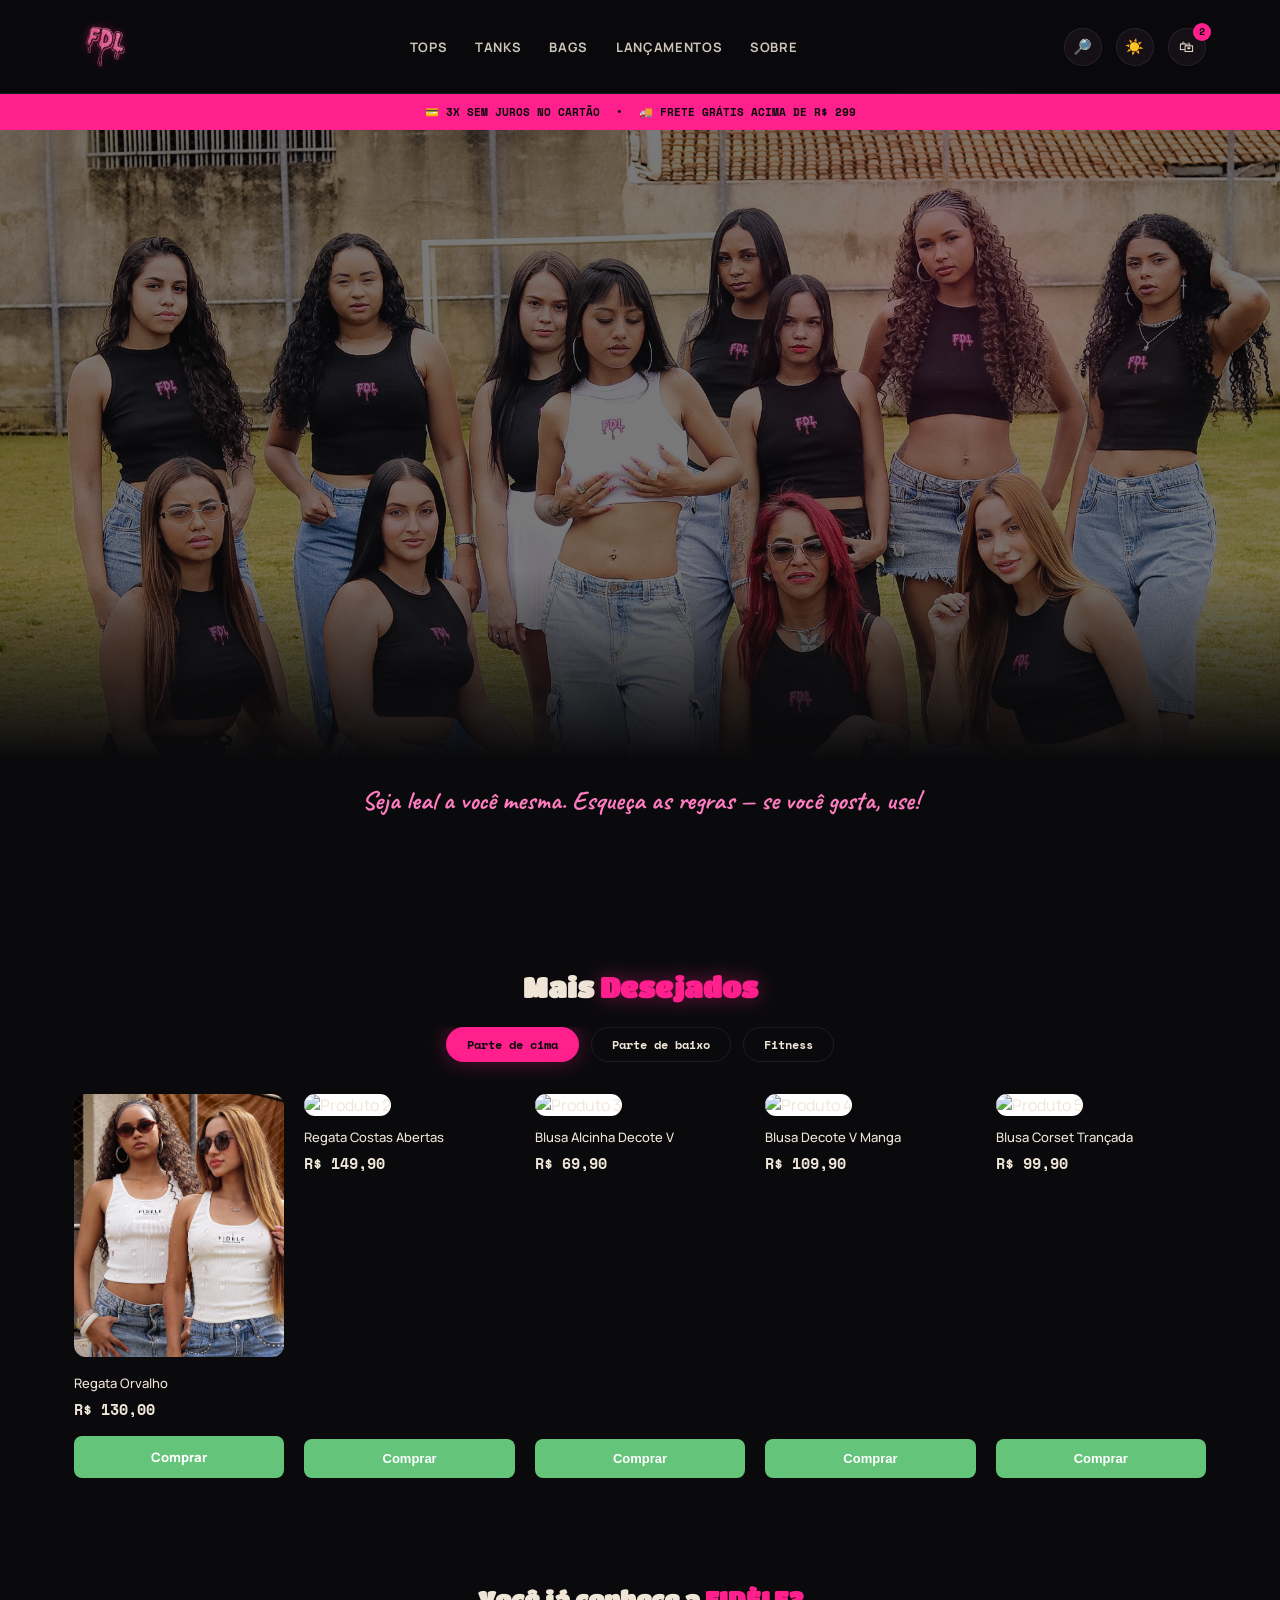
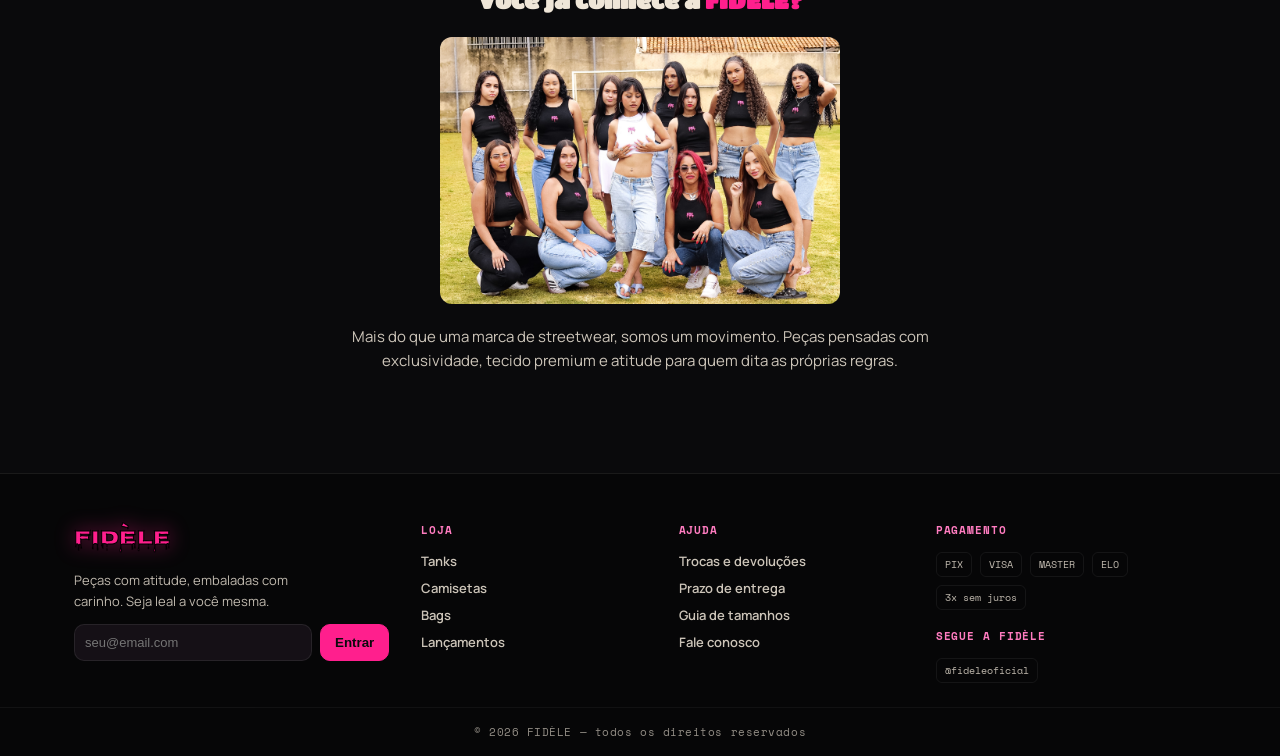
==== index.html @ 720dca03 "adição do produto 1 (regata)" ====
<!DOCTYPE html>
<html lang="pt-BR">
<head>
  <meta charset="UTF-8">
  <meta name="viewport" content="width=device-width, initial-scale=1.0">
  <title>FIDÈLE — Tema Escuro</title>
  <link rel="preconnect" href="https://fonts.googleapis.com">
  <link href="https://fonts.googleapis.com/css2?family=Titan+One&family=Manrope:wght@400;500;600;700;800&family=Space+Mono:wght@400;700&family=Caveat:wght@600;700&display=swap" rel="stylesheet">
  <link rel="stylesheet" href="style.css">
</head>
<body>

  <!-- CHUVA NEON FDL -->
  <div class="bg-field" id="bgField"></div>

  <!-- CABEÇALHO -->
  <header>
    <div class="nav-row">
      <div class="brand">
        <div class="brand-name">
          <img src="Fidele-logocabecalho.png" alt="FIDÈLE">
        </div>
      </div>
      <nav class="links">
        <a href="#">Tops</a>
        <a href="#">Tanks</a>
        <a href="#">Bags</a>
        <a href="#">Lançamentos</a>
        <a href="#">Sobre</a>
      </nav>
      <div class="nav-icons">
        <div class="icon-btn burger">☰</div>
        <div class="icon-btn">🔎</div>
        <div class="icon-btn theme-toggle" onclick="toggleTheme()">☀️</div>
        <div class="icon-btn cart" onclick="toggleCart()">🛍<span class="cart-count">2</span></div>
      </div>
    </div>
  </header>

  <!-- FAIXA PROMO -->
  <div class="promo-bar">
    <span>💳 3x SEM JUROS NO CARTÃO</span>
    <span>•</span>
    <span>🚚 FRETE GRÁTIS ACIMA DE R$ 299</span>
  </div>

  <main>
    <!-- BANNER DAS MENINAS NO TOPO -->
    <section class="hero">
      <div class="hero-inner">
        <div class="hero-cover">
          <img src="capa.jpg" alt="Equipe Fidèle">
        </div>
        <p class="hero-sub">Seja leal a você mesma. Esqueça as regras — se você gosta, use!</p>
      </div>
    </section>

    <!-- TÍTULO E FILTROS -->
    <div class="section-title centered">
      <h2>Mais <span>Desejados</span></h2>
    </div>
    
    <div class="category-pills">
      <button class="pill active">Parte de cima</button>
      <button class="pill">Parte de baixo</button>
      <button class="pill">Fitness</button>
    </div>

    <!-- NOVA GRADE DE PRODUTOS (5 no PC, 2 no Mobile) -->
    <div class="product-grid">
      
<!-- Produto 1 -->
      <div class="product-card">
        <div class="product-thumb">
          <!-- Aponta para a nova página que vamos criar -->
          <a href="regata.html">
            <img src="regatabranca.jpg" alt="Regata Orvalho Branca">
          </a>
        </div>
        <div class="product-info">
          <p class="product-name">Regata Orvalho</p>
          <p class="product-price">R$ 130,00</p>
          <!-- Transformamos o botão em um link com a mesma aparência -->
          <a href="produto.html" class="buy-btn" style="text-align: center; text-decoration: none; display: block;">Comprar</a>
        </div>
      </div>

      <!-- Produto 2 -->
      <div class="product-card">
        <div class="product-thumb">
          <img src="produto-2.jpg" alt="Produto 2">
        </div>
        <div class="product-info">
          <p class="product-name">Regata Costas Abertas</p>
          <p class="product-price">R$ 149,90</p>
          <button class="buy-btn">Comprar</button>
        </div>
      </div>

      <!-- Produto 3 -->
      <div class="product-card">
        <div class="product-thumb">
          <img src="produto-3.jpg" alt="Produto 3">
        </div>
        <div class="product-info">
          <p class="product-name">Blusa Alcinha Decote V</p>
          <p class="product-price">R$ 69,90</p>
          <button class="buy-btn">Comprar</button>
        </div>
      </div>

      <!-- Produto 4 -->
      <div class="product-card">
        <div class="product-thumb">
          <img src="produto-4.jpg" alt="Produto 4">
        </div>
        <div class="product-info">
          <p class="product-name">Blusa Decote V Manga</p>
          <p class="product-price">R$ 109,90</p>
          <button class="buy-btn">Comprar</button>
        </div>
      </div>

      <!-- Produto 5 -->
      <div class="product-card">
        <div class="product-thumb">
          <img src="produto-5.jpg" alt="Produto 5">
        </div>
        <div class="product-info">
          <p class="product-name">Blusa Corset Trançada</p>
          <p class="product-price">R$ 99,90</p>
          <button class="buy-btn">Comprar</button>
        </div>
      </div>
    </div>

    <!-- SEÇÃO QUEM SOMOS -->
    <section class="about-section">
      <h3>Você já conhece a <span>FIDÈLE?</span></h3>
      <div class="about-content">
        <img src="capa.jpg" alt="Equipe Fidele">
        <p>Mais do que uma marca de streetwear, somos um movimento. Peças pensadas com exclusividade, tecido premium e atitude para quem dita as próprias regras.</p>
      </div>
    </section>

  </main>

  <footer>
    <div class="foot-grid">
      <div>
        <div class="foot-logo">FIDÈLE</div>
        <p style="font-size:13px;line-height:1.6;max-width:260px;opacity:.8;">Peças com atitude, embaladas com carinho. Seja leal a você mesma.</p>
        <div class="newsletter"><input placeholder="seu@email.com"><button>Entrar</button></div>
      </div>
      <div>
        <h4>Loja</h4>
        <ul><li><a href="#">Tanks</a></li><li><a href="#">Camisetas</a></li><li><a href="#">Bags</a></li><li><a href="#">Lançamentos</a></li></ul>
      </div>
      <div>
        <h4>Ajuda</h4>
        <ul><li><a href="#">Trocas e devoluções</a></li><li><a href="#">Prazo de entrega</a></li><li><a href="#">Guia de tamanhos</a></li><li><a href="#">Fale conosco</a></li></ul>
      </div>
      <div>
        <h4>Pagamento</h4>
        <div class="pay-icons"><span>PIX</span><span>VISA</span><span>MASTER</span><span>ELO</span><span>3x sem juros</span></div>
        <h4 style="margin-top:18px;">Segue a Fidèle</h4>
        <div class="pay-icons"><span>@fideleoficial</span></div>
      </div>
    </div>
    <div class="bottom-bar">© 2026 FIDÈLE — todos os direitos reservados</div>
  </footer>

  <script src="script.js"></script>
</body>
</html>
---- style.css ----
@import url('https://fonts.googleapis.com/css2?family=Nosifer&display=swap');

:root{
  --bg:#0A0A0C;
  --bg-elev:#151016;
  --bg-elev-2:#1B1420;
  --pink:#FF1F8D;
  --pink-soft:#FF7CC0;
  --maroon:#59082F;
  --cream:#EFE6D8;
  --line:rgba(255,255,255,0.08);
  --glow: 0 0 22px rgba(255,31,141,.35);
}

*{box-sizing:border-box;}
html,body{margin:0;background:var(--bg);width:100%;max-width:100vw;overflow-x:hidden;}
body{
  color:var(--cream);
  font-family:'Manrope',sans-serif;
  -webkit-font-smoothing:antialiased;
  position:relative;
}

a{color:inherit;text-decoration:none;}
.wrap{max-width:1180px;margin:0 auto;padding:0 24px;}

/* ---------- BACKGROUND FDL FIELD ---------- */
.bg-field {
  position: absolute; top: 0; left: 0; right: 0; bottom: 0; 
  overflow: hidden; 
  pointer-events: none; 
  z-index: 2;
  transition: transform .4s ease-out;
}

.bg-field img {
  position: absolute; will-change: transform;
  animation-name: floatFDL; animation-iteration-count: infinite;
  animation-timing-function: ease-in-out;
}
.bg-field span{
  position:absolute; font-family:'Nosifer', sans-serif; font-weight: 400; 
  color:var(--pink); -webkit-text-stroke:1px rgba(0,0,0,.55);
  white-space:nowrap; animation-name:floatFDL; animation-iteration-count:infinite;
  animation-timing-function:ease-in-out; will-change:transform;
}

@keyframes floatFDL{
  0%,100%{ transform:translateY(0) rotate(var(--rot)); }
  50%{ transform:translateY(-22px) rotate(var(--rot)); }
}

/* Tiramos o main da mesma camada do rodapé para liberar as profundidades! */
header, footer { position: relative; z-index: 1; }
main { position: relative; }

/* ---------- HEADER ---------- */
header{
  position:sticky;top:0;z-index:50;
  background:rgba(10,10,12,.85); backdrop-filter:blur(10px);
  border-bottom:1px solid var(--line);
}
.nav-row{
  display:flex;align-items:center;justify-content:space-between;
  padding:14px 24px;max-width:1180px;margin:0 auto;
}
.brand{display:flex;align-items:center;gap:12px;}
.brand-name img {
  height: 60px;
  filter: drop-shadow(0 0 4px rgba(255,31,141,.3)); 
  object-fit: contain;
}

nav.links{display:flex;gap:28px;font-weight:700;font-size:13px;text-transform:uppercase;letter-spacing:.05em;}
nav.links a{opacity:.85;}
nav.links a:hover{opacity:1;color:var(--pink-soft);}
.nav-icons{display:flex;gap:14px;align-items:center;}
.icon-btn{
  width:38px;height:38px;border-radius:50%; border:1px solid var(--line);
  display:flex;align-items:center;justify-content:center;
  cursor:pointer;background:var(--bg-elev);font-size:15px;color:var(--cream);
}
.icon-btn.cart{position:relative;}
.cart-count{
  position:absolute;top:-6px;right:-6px; background:var(--pink);color:#0A0A0C;
  font-family:'Space Mono',monospace;font-size:10px;font-weight:700;
  width:18px;height:18px;border-radius:50%; display:flex;align-items:center;justify-content:center;
}
.burger{display:none;}
@media (max-width:820px){ nav.links{display:none;} .burger{display:flex;} }

/* ---------- FAIXA PROMO ---------- */
.promo-bar {
  background: var(--pink);
  color: #0A0A0C;
  font-family: 'Space Mono', monospace;
  font-size: 11px;
  font-weight: 800;
  text-transform: uppercase;
  padding: 10px 16px;
  display: flex;
  justify-content: center;
  gap: 16px;
  white-space: nowrap;
  overflow-x: auto;
  -webkit-overflow-scrolling: touch;
  z-index: 40;
  position: relative;
}
.promo-bar::-webkit-scrollbar { display: none; }

/* ---------- HERO (NOVA CAPA) ---------- */
.hero {
  padding: 0 0 64px; 
  position: relative; 
  z-index: 1;
}

.hero::before {
  content: ""; position: absolute; top: -10%; right: 5%; width: 520px; height: 520px;
  background: radial-gradient(circle, rgba(255,31,141,.16), transparent 70%); z-index: -1;
}

.hero-inner {
  width: 100%; 
  margin: 0 auto;
  display: flex;
  flex-direction: column;
  align-items: center;
  text-align: center;
}

.hero-cover {
  width: 100%;
  margin-bottom: 24px;
  border: none;
  box-shadow: none;
}

.hero-cover img {
  width: 100%;
  height: auto;
  min-height: 55vh; 
  max-height: 70vh; 
  display: block;
  object-fit: cover; 
  object-position: center top; 
  opacity: 0.45; 
  -webkit-mask-image: linear-gradient(to bottom, black 70%, transparent 100%);
  mask-image: linear-gradient(to bottom, black 70%, transparent 100%);
}

.hero-sub {
  font-family: 'Caveat', cursive;
  font-size: 26px;
  font-weight: 700;
  color: var(--pink-soft);
  margin: 0 24px 26px; 
  max-width: 90%;
}

/* ---------- TÍTULO CENTRALIZADO E FILTROS ---------- */
.section-title.centered {
  display: flex;
  justify-content: center;
  text-align: center;
  padding: 64px 24px 24px;
  max-width: 1180px;
  margin: 0 auto;
  position: relative;
  z-index: 10;
}
.section-title.centered h2 { font-family: 'Titan One', cursive; font-size: 28px; margin: 0; color: var(--cream); }
.section-title.centered h2 span { color: var(--pink); filter: drop-shadow(0 0 10px rgba(255,31,141,.4)); }

.category-pills {
  display: flex;
  justify-content: center;
  gap: 12px;
  padding: 0 24px 32px;
  max-width: 1180px;
  margin: 0 auto;
  position: relative;
  z-index: 10;
  overflow-x: auto;
  -webkit-overflow-scrolling: touch;
}
.category-pills::-webkit-scrollbar { display: none; }

.pill {
  background: transparent;
  border: 1px solid var(--line);
  color: var(--cream);
  padding: 8px 20px;
  border-radius: 99px;
  font-family: 'Space Mono', monospace;
  font-size: 12px;
  font-weight: 700;
  cursor: pointer;
  white-space: nowrap;
  transition: 0.2s;
}
.pill.active {
  background: var(--pink);
  color: #0A0A0C;
  border-color: var(--pink);
  box-shadow: var(--glow);
}

/* ---------- GRID DE PRODUTOS (5 no PC, 2 no Mobile) ---------- */
.product-grid {
  display: grid;
  grid-template-columns: repeat(5, 1fr); /* 5 colunas cravadas no Desktop */
  gap: 20px;
  padding: 0 24px 64px;
  max-width: 1180px;
  margin: 0 auto;
  position: relative;
  z-index: 10;
}

.product-card {
  display: flex;
  flex-direction: column;
}

.product-thumb img {
  width: 100%;
  aspect-ratio: 4/5;
  object-fit: cover;
  border-radius: 12px; 
  background: #FFF; 
}

.product-info {
  display: flex;
  flex-direction: column;
  margin-top: 12px;
  flex: 1;
}

.product-name {
  font-size: 13px;
  font-weight: 500;
  color: var(--cream);
  margin: 0 0 6px;
  line-height: 1.4;
}

.product-price {
  font-family: 'Space Mono', monospace;
  color: var(--cream);
  font-weight: 800;
  font-size: 15px;
  margin: 0 0 16px;
}

.buy-btn {
  margin-top: auto;
  width: 100%;
  background: #64C47A; /* Verde suave da referência */
  color: #FFF;
  border: none;
  padding: 12px;
  font-weight: 800;
  font-size: 13px;
  border-radius: 8px;
  cursor: pointer;
  transition: transform 0.1s, filter 0.2s;
}
.buy-btn:active { transform: scale(0.96); }
.buy-btn:hover { filter: brightness(1.1); }

/* ---------- SEÇÃO QUEM SOMOS ---------- */
.about-section {
  padding: 20px 24px 60px;
  max-width: 1180px;
  margin: 0 auto;
  text-align: center;
  position: relative;
  z-index: 10;
}
.about-section h3 {
  font-family: 'Titan One', cursive;
  font-size: 24px;
  color: var(--cream);
  margin-bottom: 24px;
}
.about-section h3 span { color: var(--pink); }
.about-content img {
  width: 100%;
  max-width: 400px;
  border-radius: 12px;
  margin-bottom: 16px;
}
.about-content p {
  font-size: 15px;
  line-height: 1.6;
  opacity: 0.85;
  margin: 0 auto;
  max-width: 600px;
}

/* ---------- FOOTER ---------- */
footer{background:#060607;border-top:1px solid var(--line);margin-top:40px;}
.foot-grid{max-width:1180px;margin:0 auto;padding:48px 24px 24px;display:grid;grid-template-columns:1.4fr 1fr 1fr 1.2fr;gap:32px;}
@media (max-width:820px){ .foot-grid{grid-template-columns:1fr;gap:32px;} }
.foot-grid h4{font-size:11px;text-transform:uppercase;letter-spacing:.08em;margin:0 0 14px;font-family:'Space Mono',monospace;color:var(--pink-soft);}
.foot-grid ul{list-style:none;padding:0;margin:0;display:flex;flex-direction:column;gap:9px;font-size:13px;font-weight:600;opacity:.85;}
.foot-logo{
  font-family:'Nosifer', sans-serif; font-weight: 400; font-size:20px; color:var(--pink);
  -webkit-text-stroke:1px #000; margin-bottom:10px; filter:drop-shadow(0 0 10px rgba(255,31,141,.4));
}
.newsletter{display:flex;gap:8px;margin-top:10px;}
@media (max-width:820px){ .newsletter{flex-direction:column;} .newsletter button{padding:12px;} }
.newsletter input{flex:1;border:1px solid var(--line);border-radius:10px;padding:10px;background:var(--bg-elev);color:var(--cream);font-size:13px;}
.newsletter button{border:1px solid var(--pink);background:var(--pink);border-radius:10px;padding:0 14px;font-weight:800;cursor:pointer;color:#0A0A0C;}
.pay-icons{display:flex;gap:8px;margin-top:12px;flex-wrap:wrap;}
.pay-icons span{font-family:'Space Mono',monospace;font-size:10px;border:1px solid var(--line);border-radius:6px;padding:4px 8px;color:var(--cream);opacity:.8;}
.bottom-bar{border-top:1px solid var(--line);padding:16px 24px;text-align:center;font-family:'Space Mono',monospace;font-size:11px;letter-spacing:.05em;opacity:.6;}

/* ---------- TEMA CLARO ---------- */
body.light-theme {
  --bg: #FAFAFA;
  --bg-elev: #FFFFFF;
  --bg-elev-2: #F0F0F0;
  --cream: #121212; 
  --line: rgba(0, 0, 0, 0.1);
}
body.light-theme header {
  background: rgba(250, 250, 250, 0.85);
}
body.light-theme footer {
  background: #F0F0F0;
}

/* =======================================================
   OPERAÇÃO MOBILE FIRST (Ajustes exclusivos para celular)
   ======================================================= */
@media (max-width: 900px) {
  
  /* 1. Logo FDL maior no cabeçalho */
  .brand-name img {
    height: 53px !important; 
  }

  /* 2. Zero espaços nas laterais */
  .hero {
    padding: 0 0 32px !important; 
  }
  
  .hero-inner {
    width: 100% !important;
    max-width: 100vw !important;
  }

  /* 3. A foto das meninas ajustada para a tela vertical */
  .hero-cover img {
    width: 100vw !important; 
    min-height: 40vh !important; 
    max-height: 50vh !important;
    object-fit: cover !important;
    object-position: center 15% !important; 
    border-radius: 0 !important; 
  }

  /* 4. Ajuste do texto em neon */
  .hero-sub {
    font-size: 22px !important;
    max-width: 100% !important;
    padding: 0 20px !important;
    margin: 16px 0 0 0 !important;
  }

  /* 5. A regra que quebra a vitrine de 5 pra 2 colunas na tela pequena */
  .product-grid {
    grid-template-columns: repeat(2, 1fr) !important;
    gap: 12px !important;
    padding: 0 16px 40px !important; 
  }
}
/* ---------- NOVA PÁGINA DE PRODUTO (Estilo Lus Store) ---------- */
.pdp-lus-section {
  padding: 40px 24px 80px;
  max-width: 1180px;
  margin: 0 auto;
  position: relative;
  z-index: 10;
}

.pdp-lus-main {
  display: grid;
  grid-template-columns: 1.2fr 1fr;
  gap: 40px;
  background: var(--bg-elev);
  border: 1px solid var(--line);
  padding: 32px;
  border-radius: 16px;
}

/* Galeria */
.pdp-gallery {
  display: flex;
  gap: 16px;
}

.pdp-thumbnails {
  display: flex;
  flex-direction: column;
  gap: 12px;
  width: 80px;
}

.pdp-thumbnails img {
  width: 100%;
  aspect-ratio: 3/4;
  object-fit: cover;
  border-radius: 6px;
  cursor: pointer;
  border: 2px solid transparent;
  background: #FFF;
  transition: 0.2s;
}
.pdp-thumbnails img.active { border-color: var(--pink); }

.pdp-main-image { flex: 1; }
.pdp-main-image img { width: 100%; border-radius: 12px; background: #FFF; aspect-ratio: 4/5; object-fit: cover; }

/* Informações */
.pdp-info { display: flex; flex-direction: column; }
.pdp-title { font-size: 32px; font-weight: 500; color: var(--cream); margin: 0 0 16px; font-family: 'Space Mono', monospace; }
.pdp-price { font-size: 24px; font-weight: 800; color: var(--pink-soft); margin: 0 0 4px; }
.pdp-installments { font-size: 13px; color: var(--cream); opacity: 0.7; margin-bottom: 32px; }

.pdp-details { margin-bottom: 32px; font-size: 14px; line-height: 1.8; color: var(--cream); opacity: 0.9; }
.pdp-details strong { color: var(--pink-soft); }

.pdp-sizes p { font-size: 14px; margin-bottom: 12px; color: var(--cream); }
.size-options { display: flex; gap: 12px; margin-bottom: 40px; }
.size-btn {
  width: 44px; height: 44px; border-radius: 50%;
  border: 1px solid var(--line); background: transparent;
  color: var(--cream); font-family: 'Space Mono', monospace;
  font-weight: 700; font-size: 14px; cursor: pointer; transition: 0.2s;
}
.size-btn:hover, .size-btn:focus { border-color: var(--pink); color: var(--pink); }

.buy-btn-large {
  width: 100%; background: #64C47A; color: #FFF;
  border: none; padding: 16px; font-weight: 800;
  font-size: 16px; border-radius: 8px; cursor: pointer;
  text-transform: uppercase; transition: 0.2s;
}
.buy-btn-large:active { transform: scale(0.98); }

/* Ajustes para o Mobile */
@media (max-width: 900px) {
  .pdp-lus-section { padding: 24px 16px 80px; }
  .pdp-lus-main { grid-template-columns: 1fr; gap: 24px; padding: 16px; }
  .pdp-gallery { flex-direction: column-reverse; } /* Inverte para a foto grande ficar em cima */
  .pdp-thumbnails { flex-direction: row; width: 100%; overflow-x: auto; padding-bottom: 8px; }
  .pdp-thumbnails img { width: 70px; flex: 0 0 auto; }
}
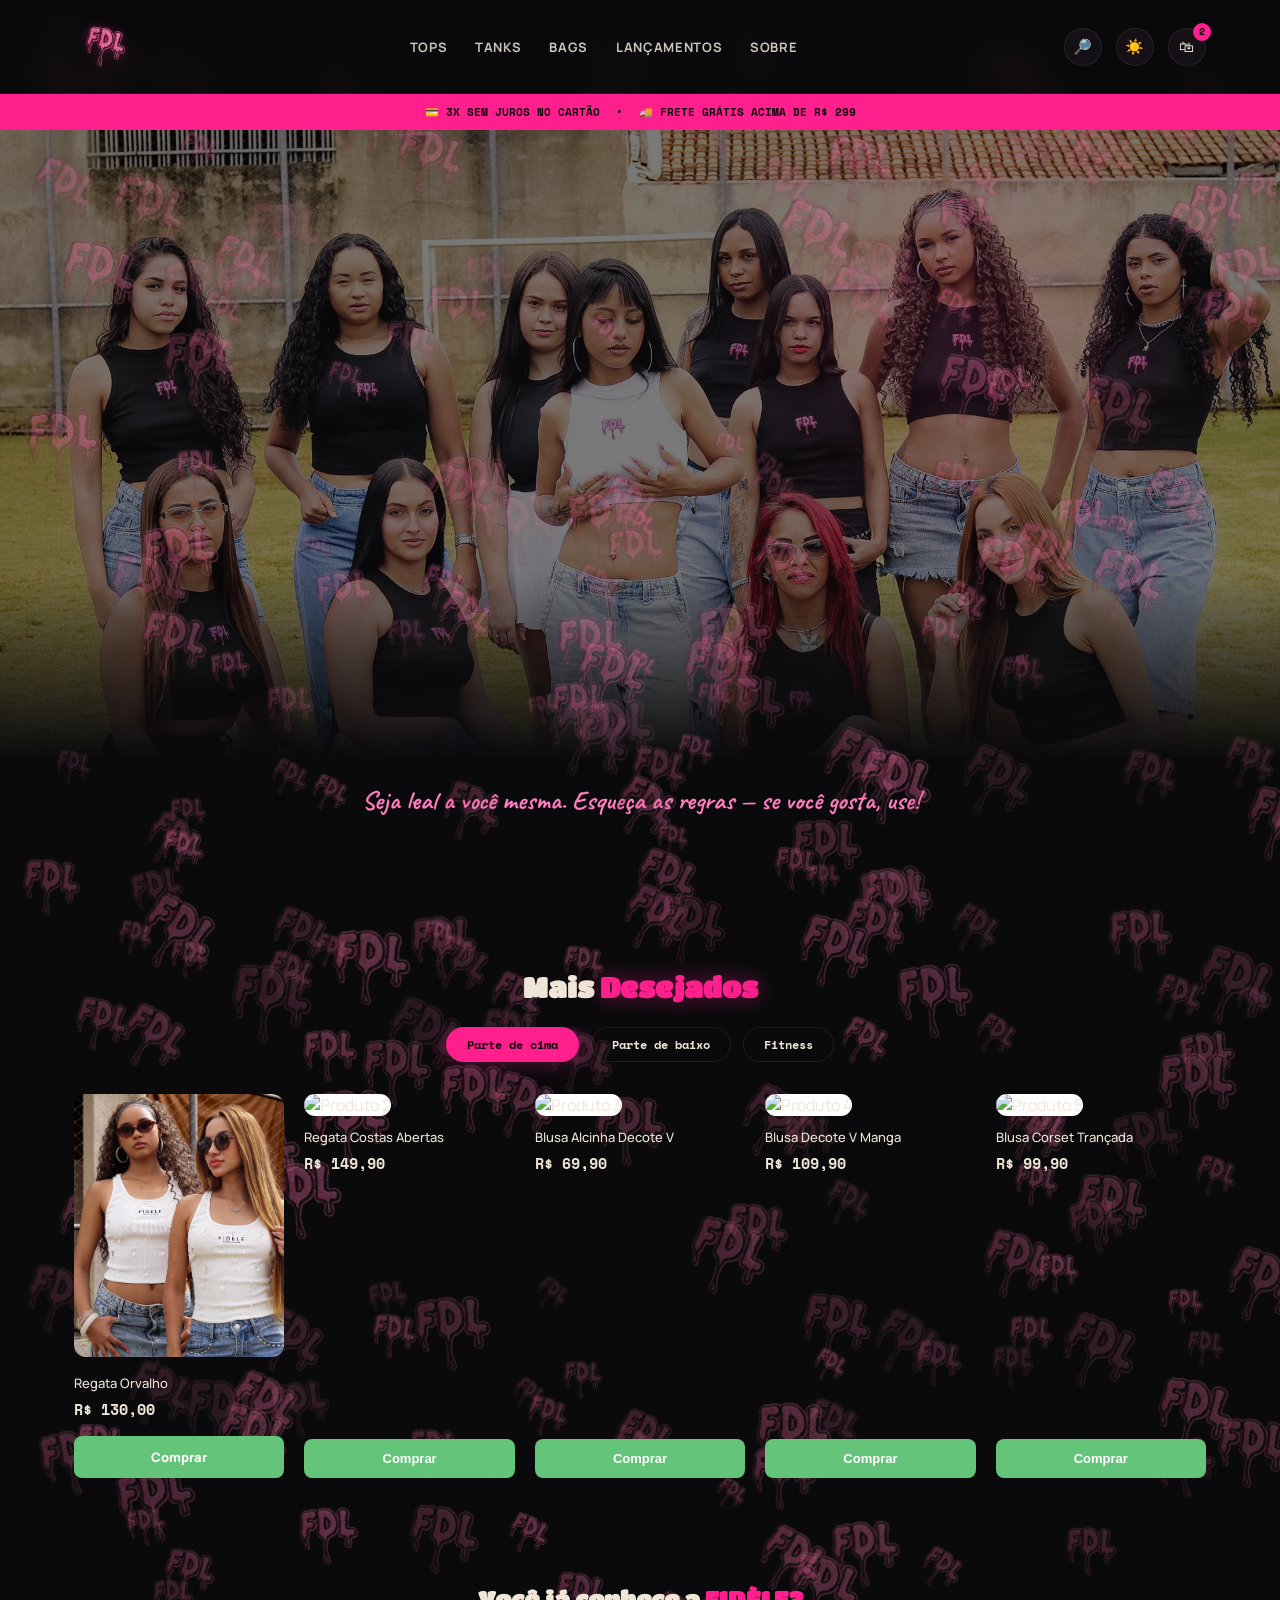
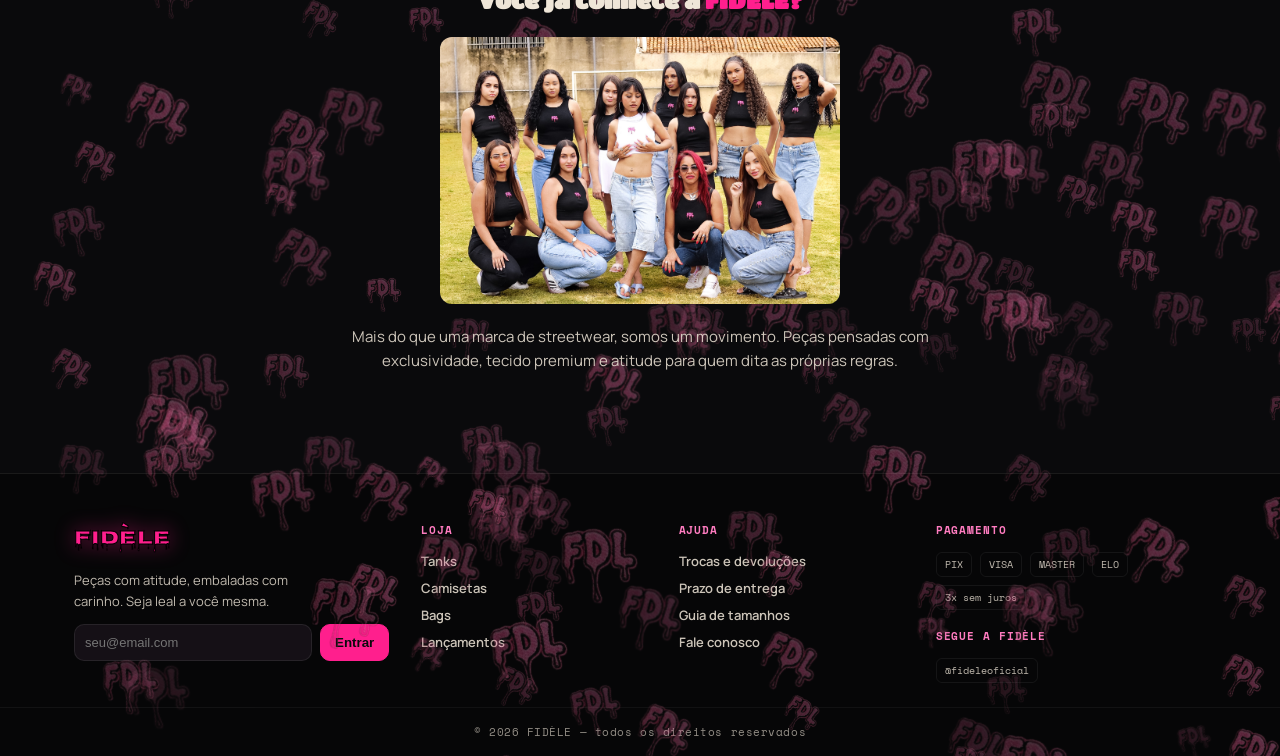
==== commit d14ede5b: "manutenção na pasta" ====
--- a/index.html
+++ b/index.html
@@ -72,7 +72,6 @@
 <!-- Produto 1 -->
       <div class="product-card">
         <div class="product-thumb">
-          <!-- Aponta para a nova página que vamos criar -->
           <a href="regata.html">
             <img src="regatabranca.jpg" alt="Regata Orvalho Branca">
           </a>
@@ -80,8 +79,8 @@
         <div class="product-info">
           <p class="product-name">Regata Orvalho</p>
           <p class="product-price">R$ 130,00</p>
-          <!-- Transformamos o botão em um link com a mesma aparência -->
-          <a href="produto.html" class="buy-btn" style="text-align: center; text-decoration: none; display: block;">Comprar</a>
+          <!-- LINK CORRIGIDO AQUI EMBAIXO: -->
+          <a href="regata.html" class="buy-btn" style="text-align: center; text-decoration: none; display: block;">Comprar</a>
         </div>
       </div>
 
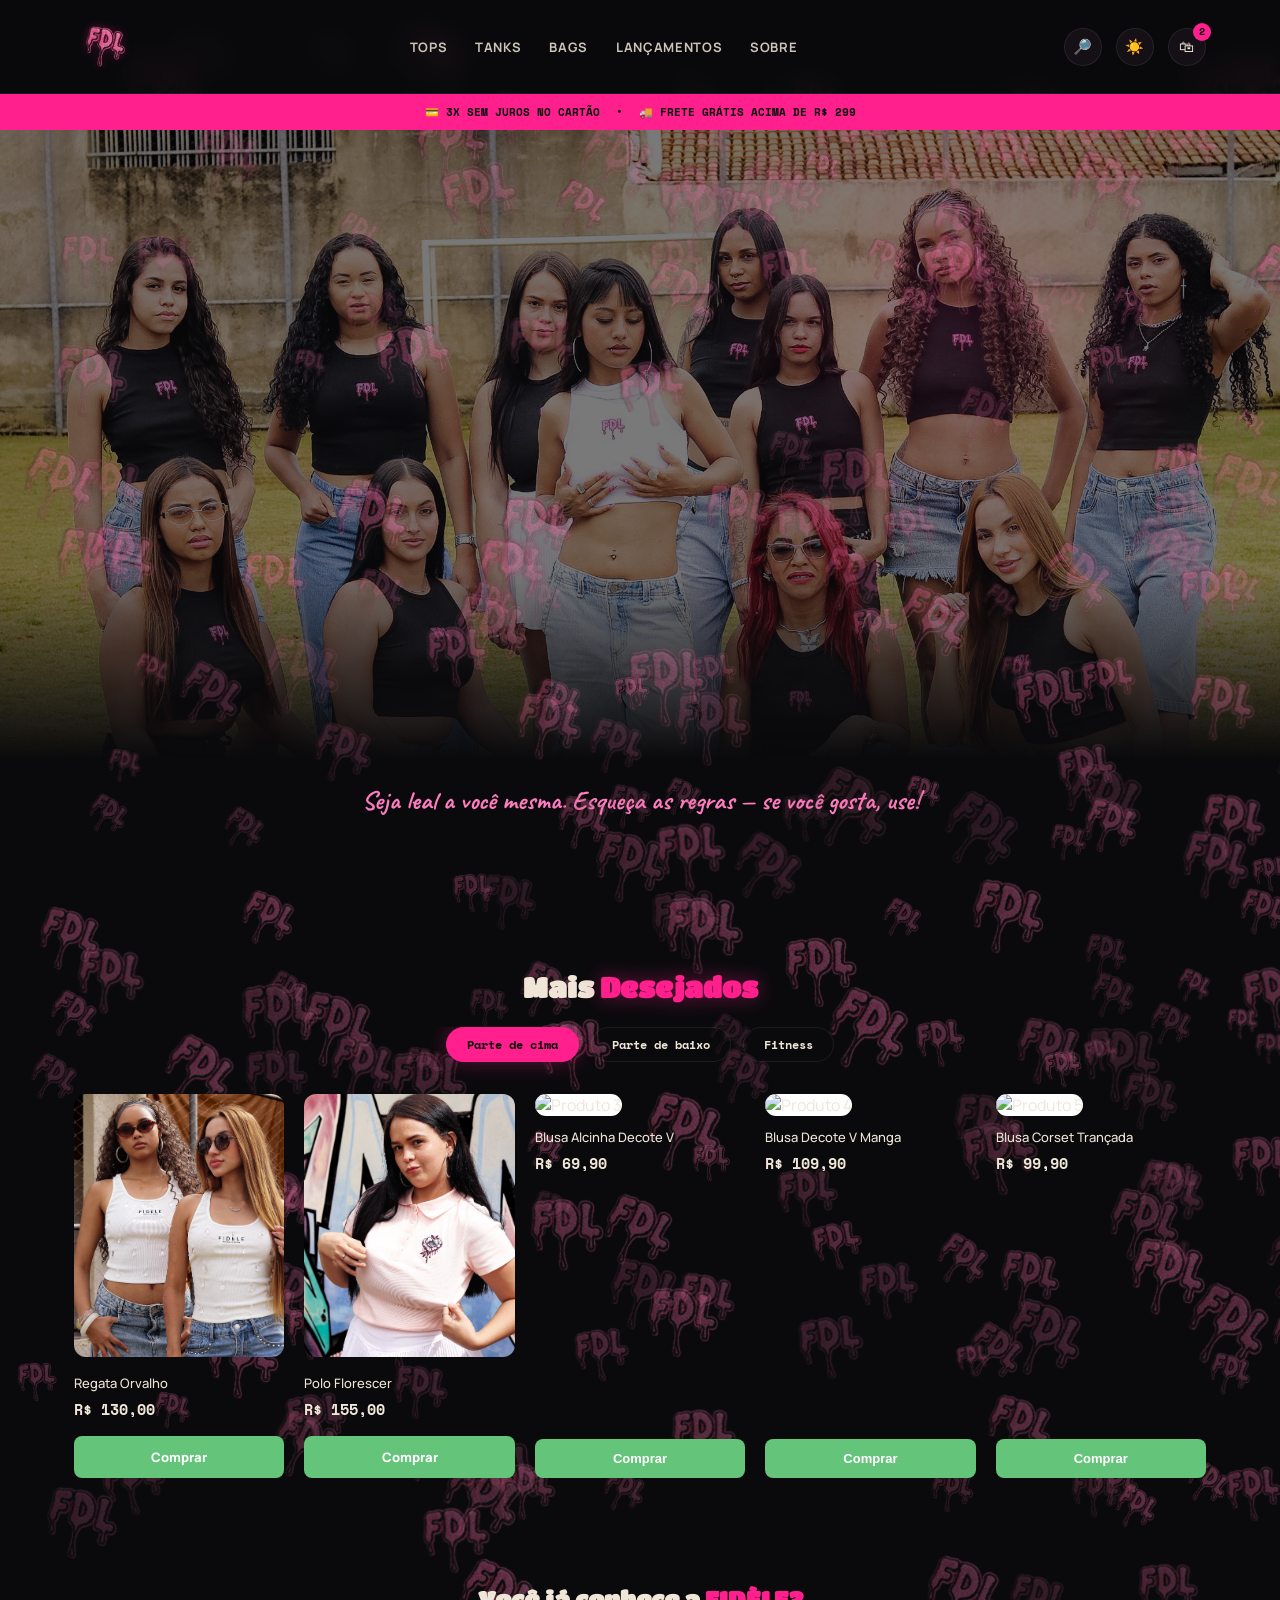
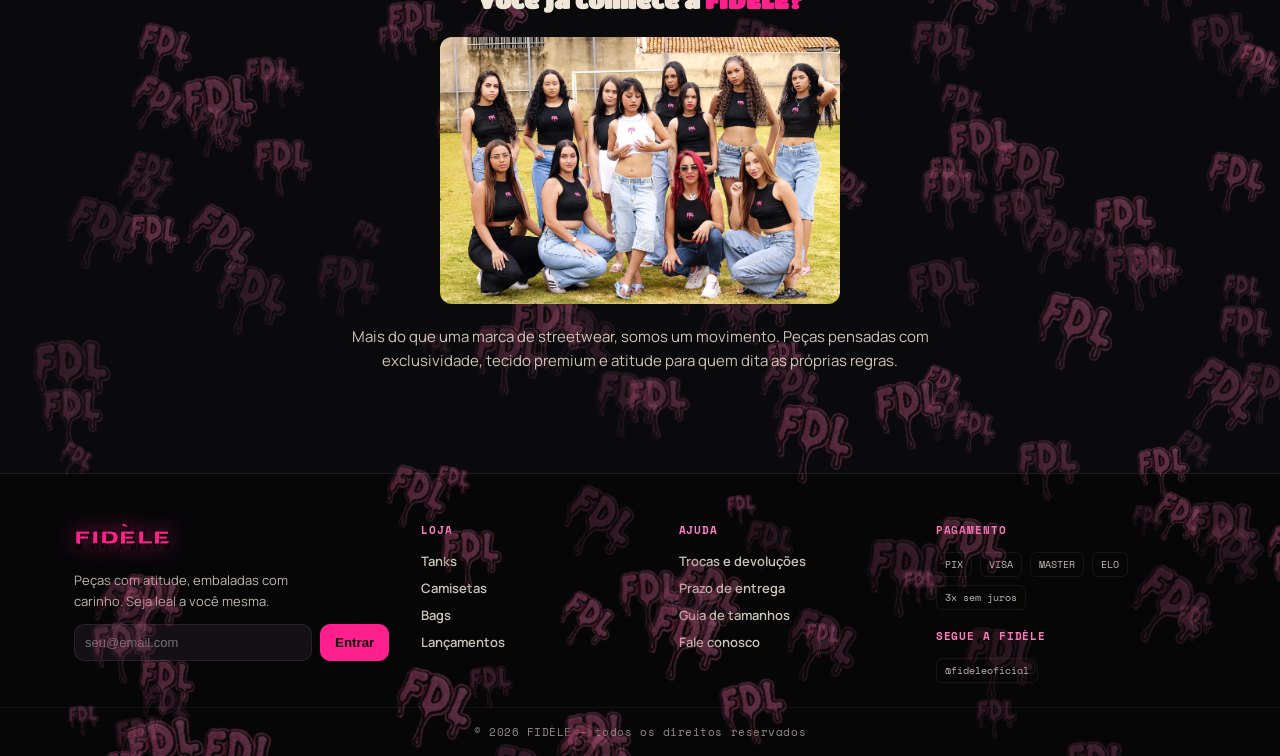
==== commit 6571d6b3: "adicao do produto 2" ====
--- a/index.html
+++ b/index.html
@@ -87,12 +87,14 @@
       <!-- Produto 2 -->
       <div class="product-card">
         <div class="product-thumb">
-          <img src="produto-2.jpg" alt="Produto 2">
+          <a href="polo.html">
+            <img src="polo1.jpg" alt="Polo Florescer Rosa">
+          </a>
         </div>
         <div class="product-info">
-          <p class="product-name">Regata Costas Abertas</p>
-          <p class="product-price">R$ 149,90</p>
-          <button class="buy-btn">Comprar</button>
+          <p class="product-name">Polo Florescer</p>
+          <p class="product-price">R$ 155,00</p>
+          <a href="polo.html" class="buy-btn" style="text-align: center; text-decoration: none; display: block;">Comprar</a>
         </div>
       </div>
 
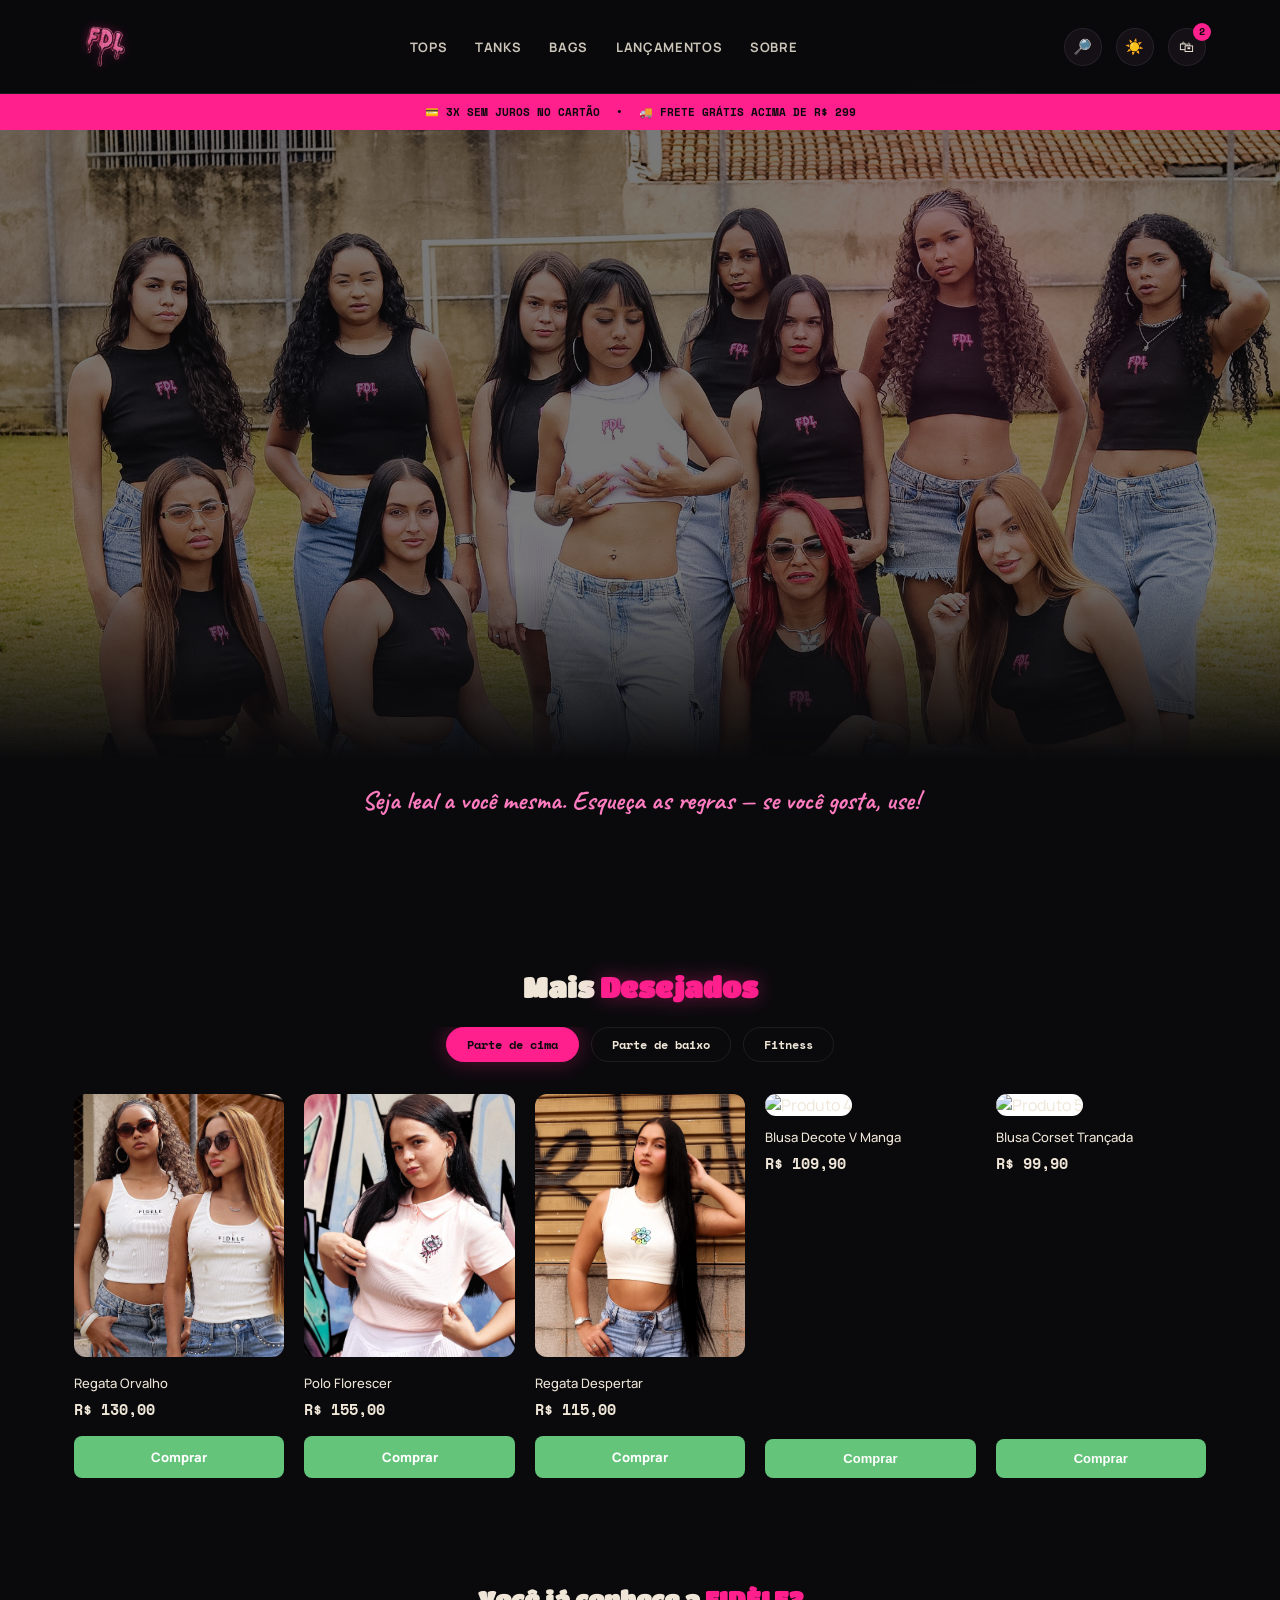
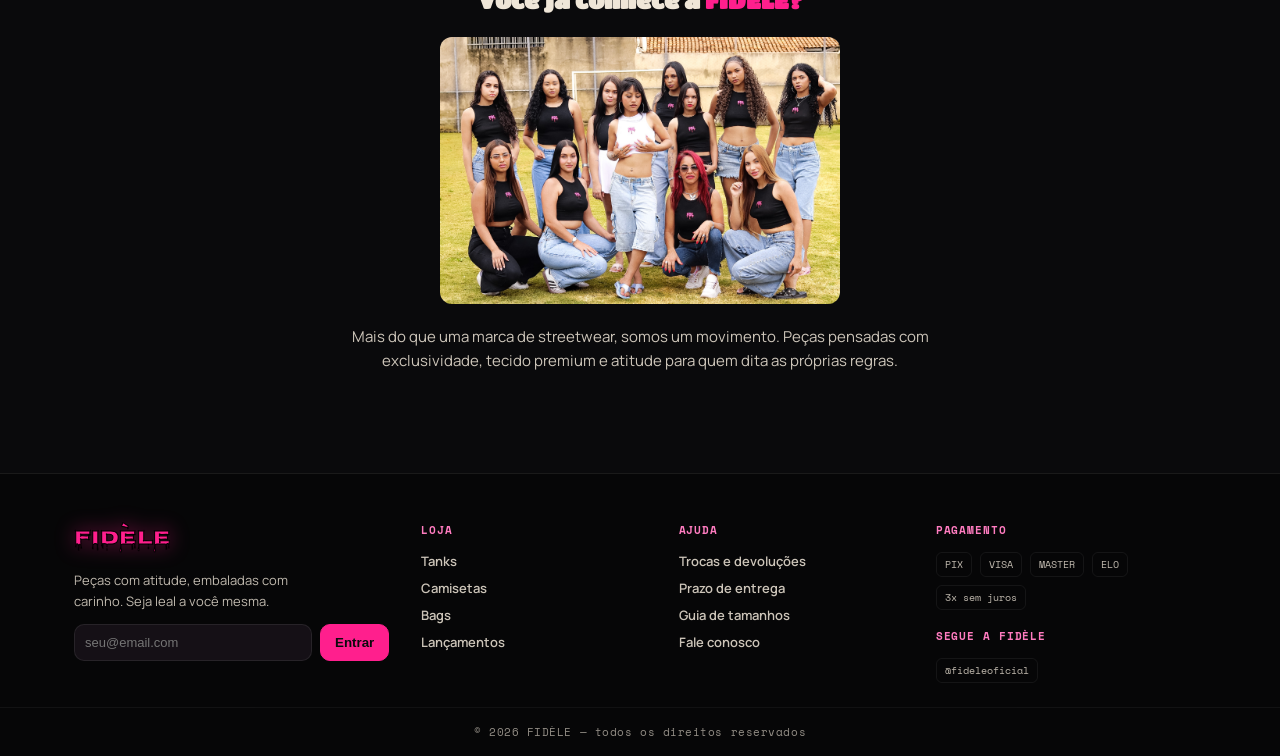
==== commit 16d17cee: "terceiro produto" ====
--- a/index.html
+++ b/index.html
@@ -98,15 +98,17 @@
         </div>
       </div>
 
-      <!-- Produto 3 -->
+<!-- Produto 3 -->
       <div class="product-card">
         <div class="product-thumb">
-          <img src="produto-3.jpg" alt="Produto 3">
+          <a href="despertar.html">
+            <img src="despertar1.jpg" alt="Regata Despertar Branca">
+          </a>
         </div>
         <div class="product-info">
-          <p class="product-name">Blusa Alcinha Decote V</p>
-          <p class="product-price">R$ 69,90</p>
-          <button class="buy-btn">Comprar</button>
+          <p class="product-name">Regata Despertar</p>
+          <p class="product-price">R$ 115,00</p>
+          <a href="despertar.html" class="buy-btn" style="text-align: center; text-decoration: none; display: block;">Comprar</a>
         </div>
       </div>
 
--- a/style.css
+++ b/style.css
@@ -386,6 +386,8 @@
   margin: 0 auto;
   position: relative;
   z-index: 10;
+  width: 100%;
+  box-sizing: border-box;
 }
 
 .pdp-lus-main {
@@ -396,12 +398,17 @@
   border: 1px solid var(--line);
   padding: 32px;
   border-radius: 16px;
+  width: 100%;
+  max-width: 100%;
+  box-sizing: border-box;
 }
 
 /* Galeria */
 .pdp-gallery {
   display: flex;
   gap: 16px;
+  min-width: 0; /* A MÁGICA 1: Impede que as miniaturas estiquem o site */
+  max-width: 100%;
 }
 
 .pdp-thumbnails {
@@ -409,6 +416,7 @@
   flex-direction: column;
   gap: 12px;
   width: 80px;
+  min-width: 80px;
 }
 
 .pdp-thumbnails img {
@@ -423,12 +431,24 @@
 }
 .pdp-thumbnails img.active { border-color: var(--pink); }
 
-.pdp-main-image { flex: 1; }
-.pdp-main-image img { width: 100%; border-radius: 12px; background: #FFF; aspect-ratio: 4/5; object-fit: cover; }
+.pdp-main-image { 
+  flex: 1; 
+  min-width: 0; /* A MÁGICA 2: Impede que a foto grande estique o site */
+  max-width: 100%;
+}
+.pdp-main-image img { 
+  width: 100%; 
+  max-width: 100%;
+  border-radius: 12px; 
+  background: #FFF; 
+  aspect-ratio: 4/5; 
+  object-fit: cover; 
+  display: block;
+}
 
 /* Informações */
-.pdp-info { display: flex; flex-direction: column; }
-.pdp-title { font-size: 32px; font-weight: 500; color: var(--cream); margin: 0 0 16px; font-family: 'Space Mono', monospace; }
+.pdp-info { display: flex; flex-direction: column; min-width: 0; }
+.pdp-title { font-size: clamp(24px, 4vw, 32px); font-weight: 500; color: var(--cream); margin: 0 0 16px; font-family: 'Space Mono', monospace; line-height: 1.2; }
 .pdp-price { font-size: 24px; font-weight: 800; color: var(--pink-soft); margin: 0 0 4px; }
 .pdp-installments { font-size: 13px; color: var(--cream); opacity: 0.7; margin-bottom: 32px; }
 
@@ -436,7 +456,7 @@
 .pdp-details strong { color: var(--pink-soft); }
 
 .pdp-sizes p { font-size: 14px; margin-bottom: 12px; color: var(--cream); }
-.size-options { display: flex; gap: 12px; margin-bottom: 40px; }
+.size-options { display: flex; gap: 12px; margin-bottom: 40px; flex-wrap: wrap; }
 .size-btn {
   width: 44px; height: 44px; border-radius: 50%;
   border: 1px solid var(--line); background: transparent;
@@ -453,11 +473,22 @@
 }
 .buy-btn-large:active { transform: scale(0.98); }
 
-/* Ajustes para o Mobile */
+/* Ajustes para o Mobile da Página de Produto */
 @media (max-width: 900px) {
-  .pdp-lus-section { padding: 24px 16px 80px; }
+  .pdp-lus-section { padding: 16px 16px 80px; }
   .pdp-lus-main { grid-template-columns: 1fr; gap: 24px; padding: 16px; }
   .pdp-gallery { flex-direction: column-reverse; } /* Inverte para a foto grande ficar em cima */
-  .pdp-thumbnails { flex-direction: row; width: 100%; overflow-x: auto; padding-bottom: 8px; }
+  .pdp-thumbnails { 
+    flex-direction: row; 
+    width: 100%; 
+    overflow-x: auto; 
+    padding-bottom: 8px; 
+    -webkit-overflow-scrolling: touch; 
+  }
   .pdp-thumbnails img { width: 70px; flex: 0 0 auto; }
+  
+  .pdp-main-image img { 
+    max-height: 60vh; /* A MÁGICA 3: Trava a altura no celular para não engolir a tela inteira */
+    object-fit: contain; /* Garante que a foto inteira caiba dentro do container sem cortar as bordas */
+  }
 }
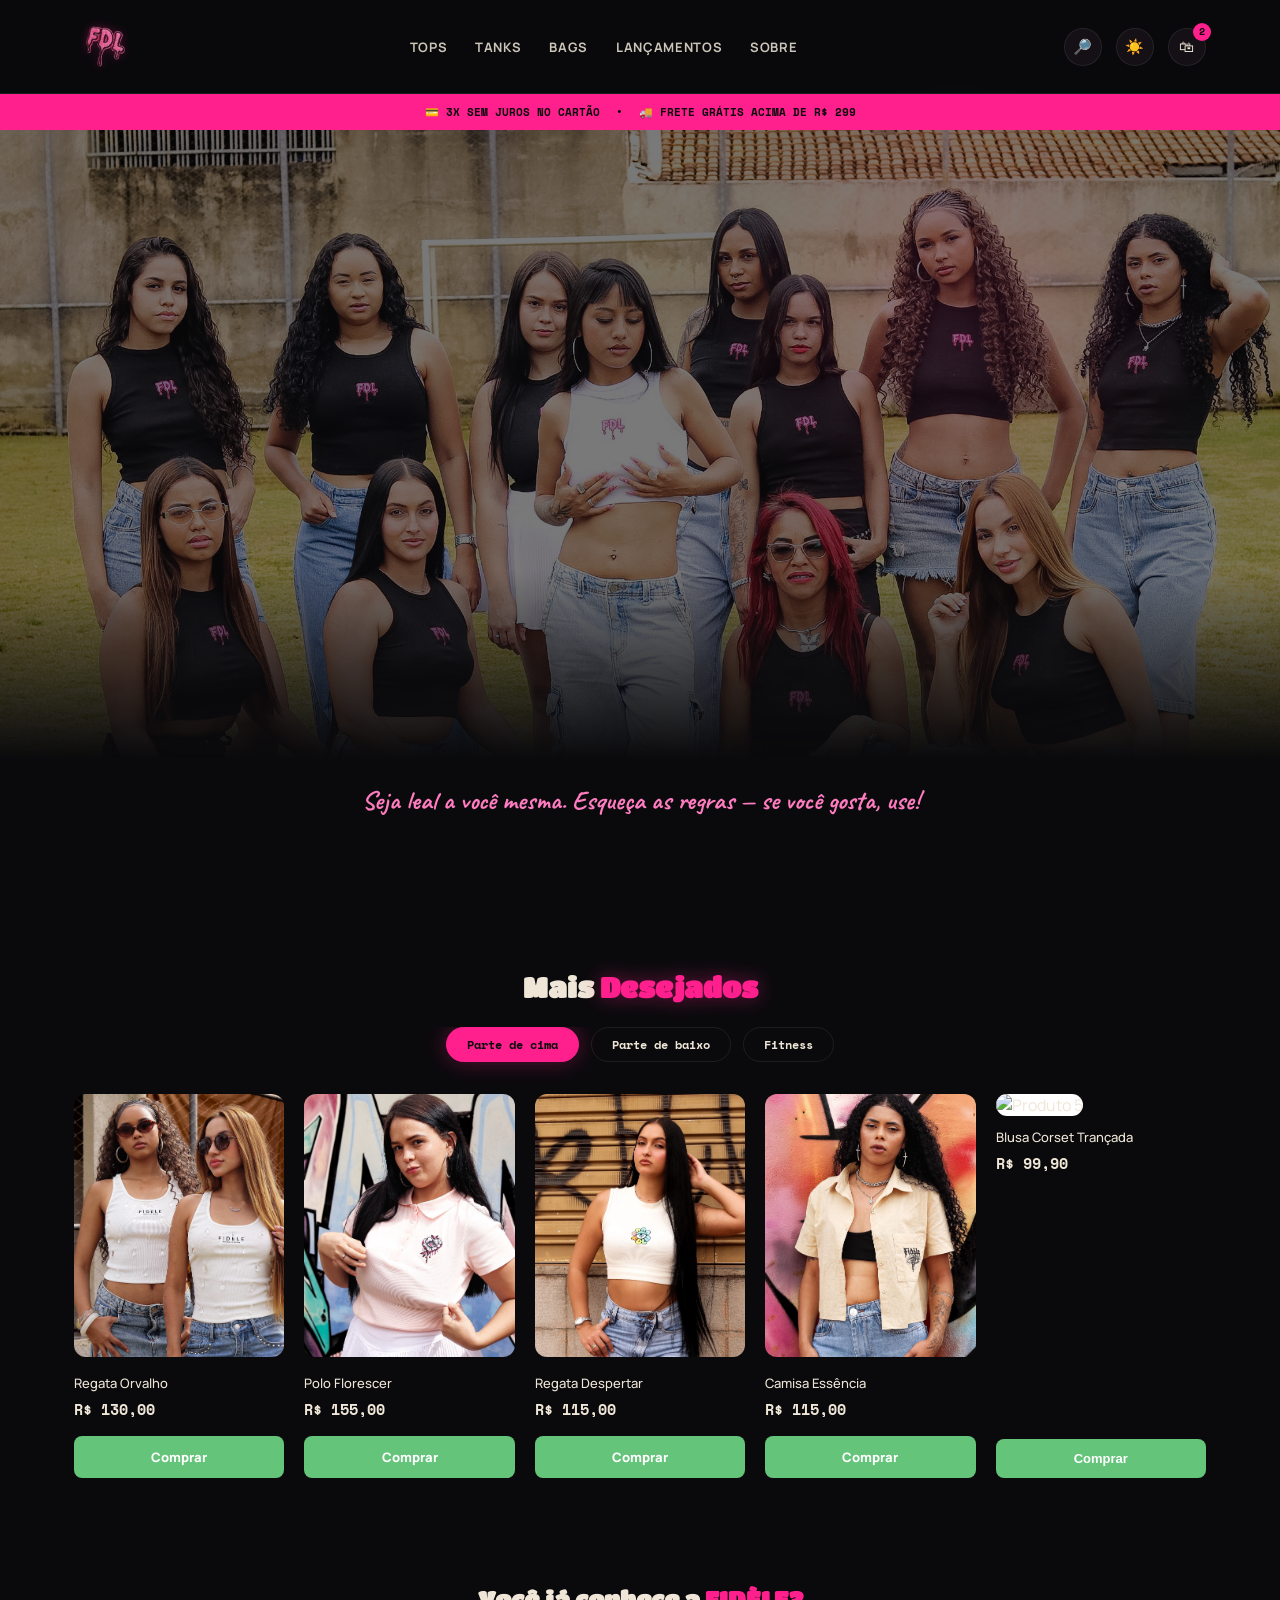
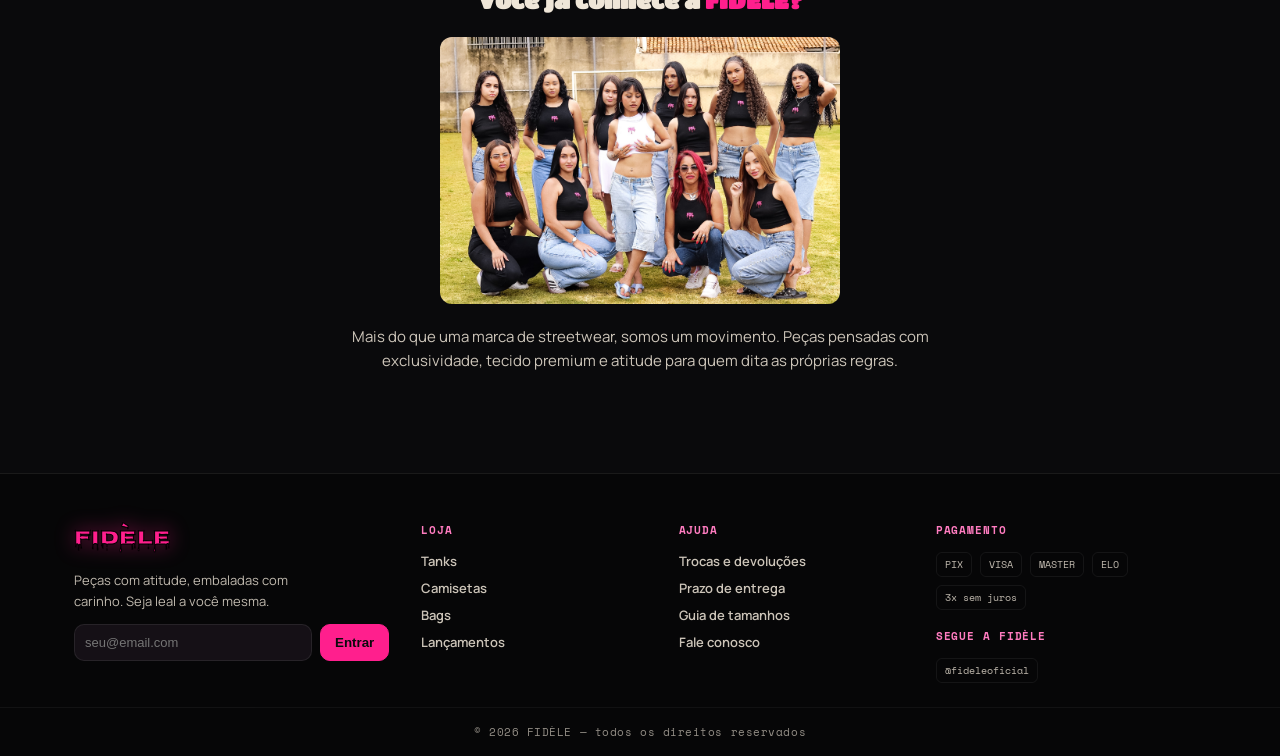
==== commit a1dbd69c: "quarto produto" ====
--- a/index.html
+++ b/index.html
@@ -115,12 +115,14 @@
       <!-- Produto 4 -->
       <div class="product-card">
         <div class="product-thumb">
-          <img src="produto-4.jpg" alt="Produto 4">
+          <a href="essencia.html">
+            <img src="essencia1.jpg" alt="Camisa Essência">
+          </a>
         </div>
         <div class="product-info">
-          <p class="product-name">Blusa Decote V Manga</p>
-          <p class="product-price">R$ 109,90</p>
-          <button class="buy-btn">Comprar</button>
+          <p class="product-name">Camisa Essência</p>
+          <p class="product-price">R$ 115,00</p>
+          <a href="essencia.html" class="buy-btn" style="text-align: center; text-decoration: none; display: block;">Comprar</a>
         </div>
       </div>
 
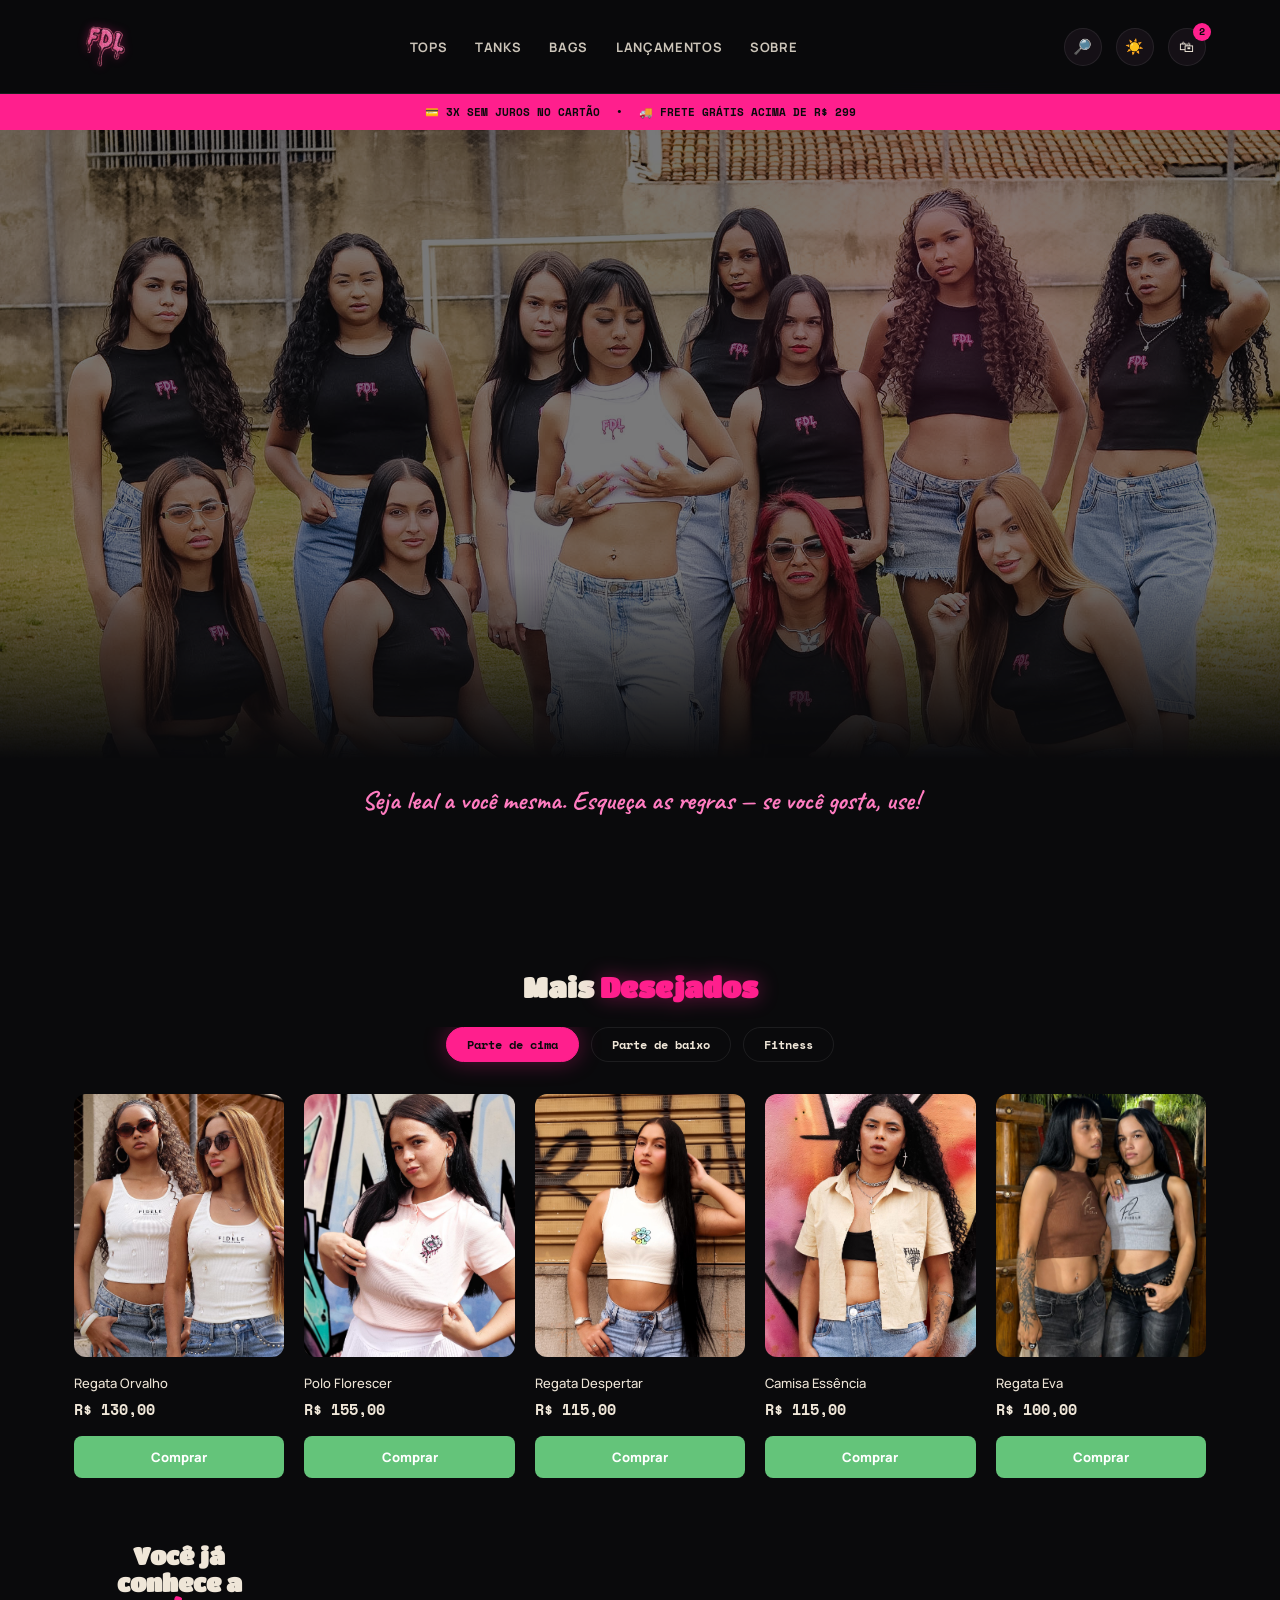
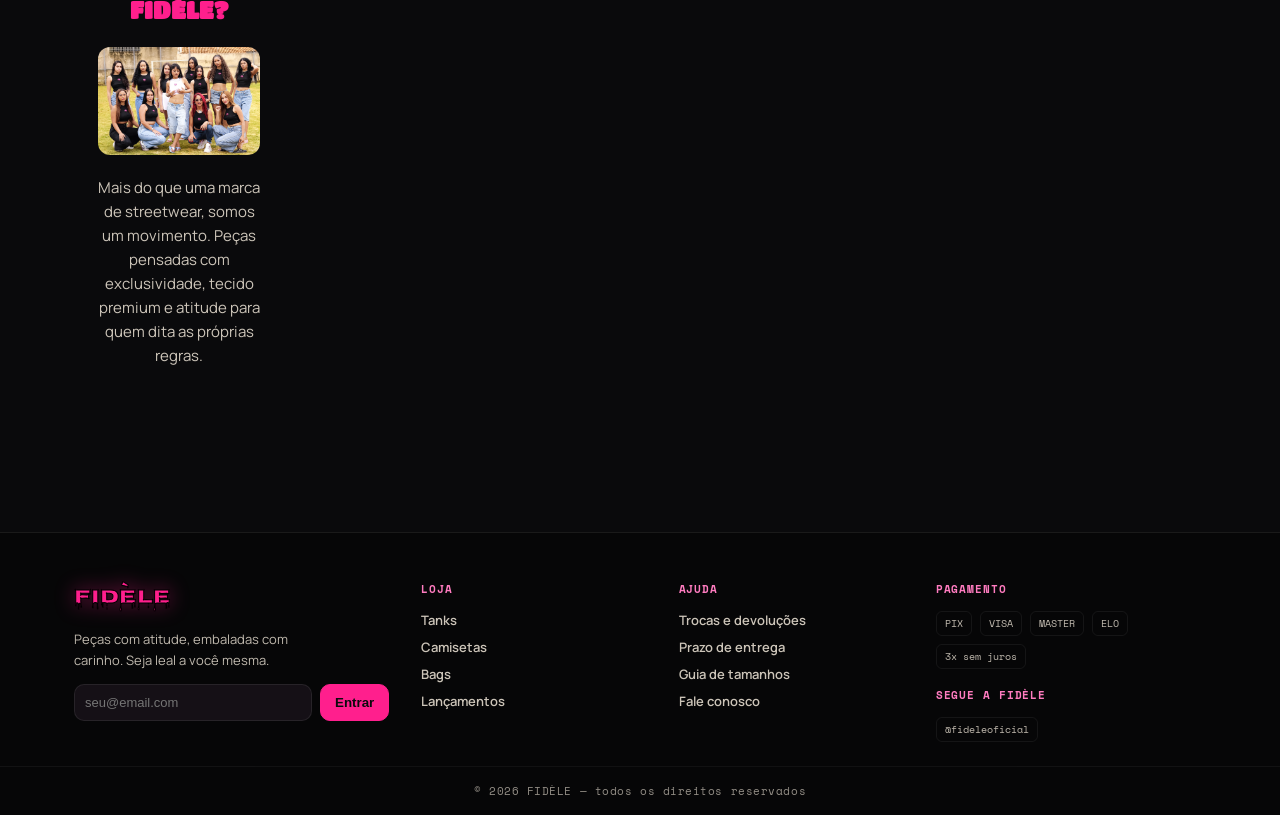
==== commit 772d7005: "produto 5" ====
--- a/index.html
+++ b/index.html
@@ -129,15 +129,16 @@
       <!-- Produto 5 -->
       <div class="product-card">
         <div class="product-thumb">
-          <img src="produto-5.jpg" alt="Produto 5">
+          <a href="eva.html">
+            <img src="eva1.jpg" alt="Regata Eva">
+          </a>
         </div>
         <div class="product-info">
-          <p class="product-name">Blusa Corset Trançada</p>
-          <p class="product-price">R$ 99,90</p>
-          <button class="buy-btn">Comprar</button>
+          <p class="product-name">Regata Eva</p>
+          <p class="product-price">R$ 100,00</p>
+          <a href="eva.html" class="buy-btn" style="text-align: center; text-decoration: none; display: block;">Comprar</a>
         </div>
       </div>
-    </div>
 
     <!-- SEÇÃO QUEM SOMOS -->
     <section class="about-section">
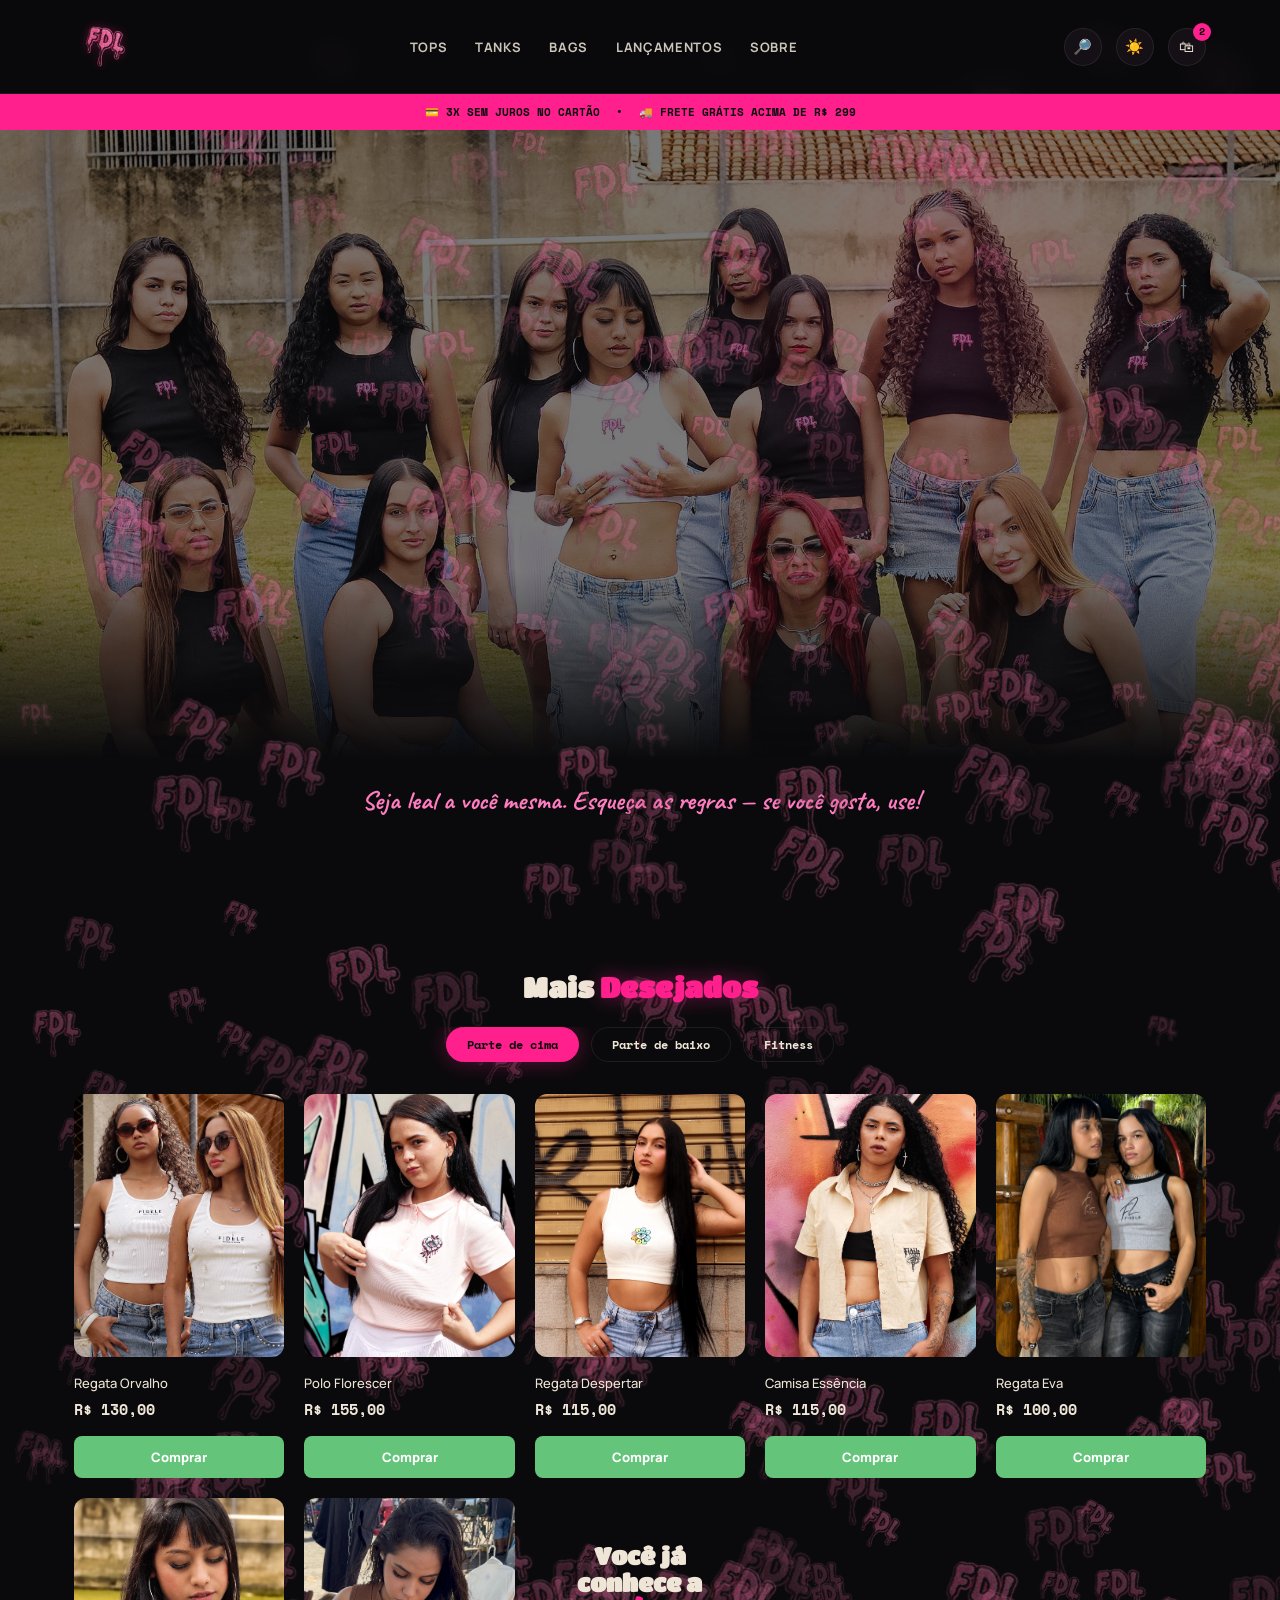
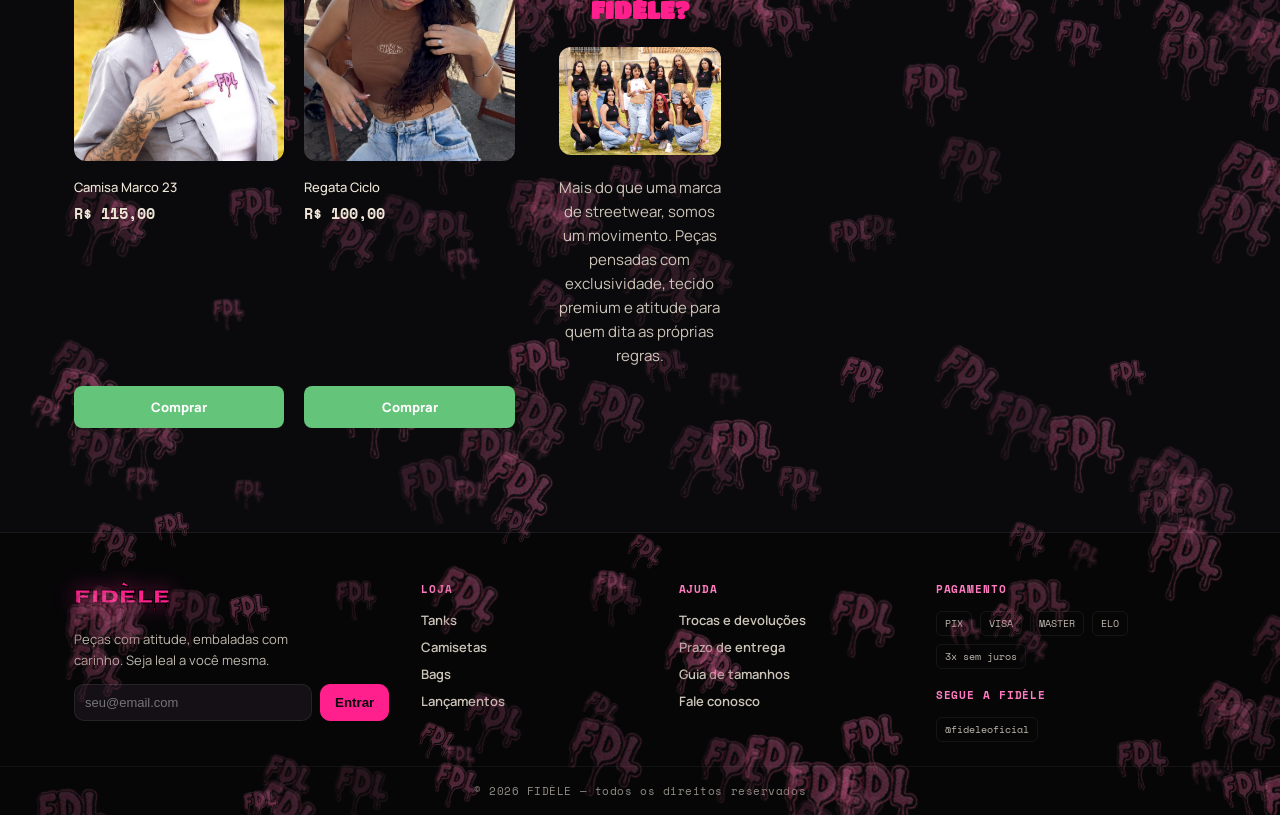
==== commit a74713ea: "produto 6 e 7 juntos pq esqueci de commitar o 6kkkk" ====
--- a/index.html
+++ b/index.html
@@ -140,6 +140,34 @@
         </div>
       </div>
 
+      <!-- Produto 6 -->
+      <div class="product-card">
+        <div class="product-thumb">
+          <a href="marco.html">
+            <img src="marco1.jpg" alt="Camisa Marco 23">
+          </a>
+        </div>
+        <div class="product-info">
+          <p class="product-name">Camisa Marco 23</p>
+          <p class="product-price">R$ 115,00</p>
+          <a href="marco.html" class="buy-btn" style="text-align: center; text-decoration: none; display: block;">Comprar</a>
+        </div>
+      </div>
+
+      <!-- Produto 7 -->
+      <div class="product-card">
+        <div class="product-thumb">
+          <a href="ciclo.html">
+            <img src="ciclo1.jpg" alt="Regata Ciclo">
+          </a>
+        </div>
+        <div class="product-info">
+          <p class="product-name">Regata Ciclo</p>
+          <p class="product-price">R$ 100,00</p>
+          <a href="ciclo.html" class="buy-btn" style="text-align: center; text-decoration: none; display: block;">Comprar</a>
+        </div>
+      </div>
+
     <!-- SEÇÃO QUEM SOMOS -->
     <section class="about-section">
       <h3>Você já conhece a <span>FIDÈLE?</span></h3>
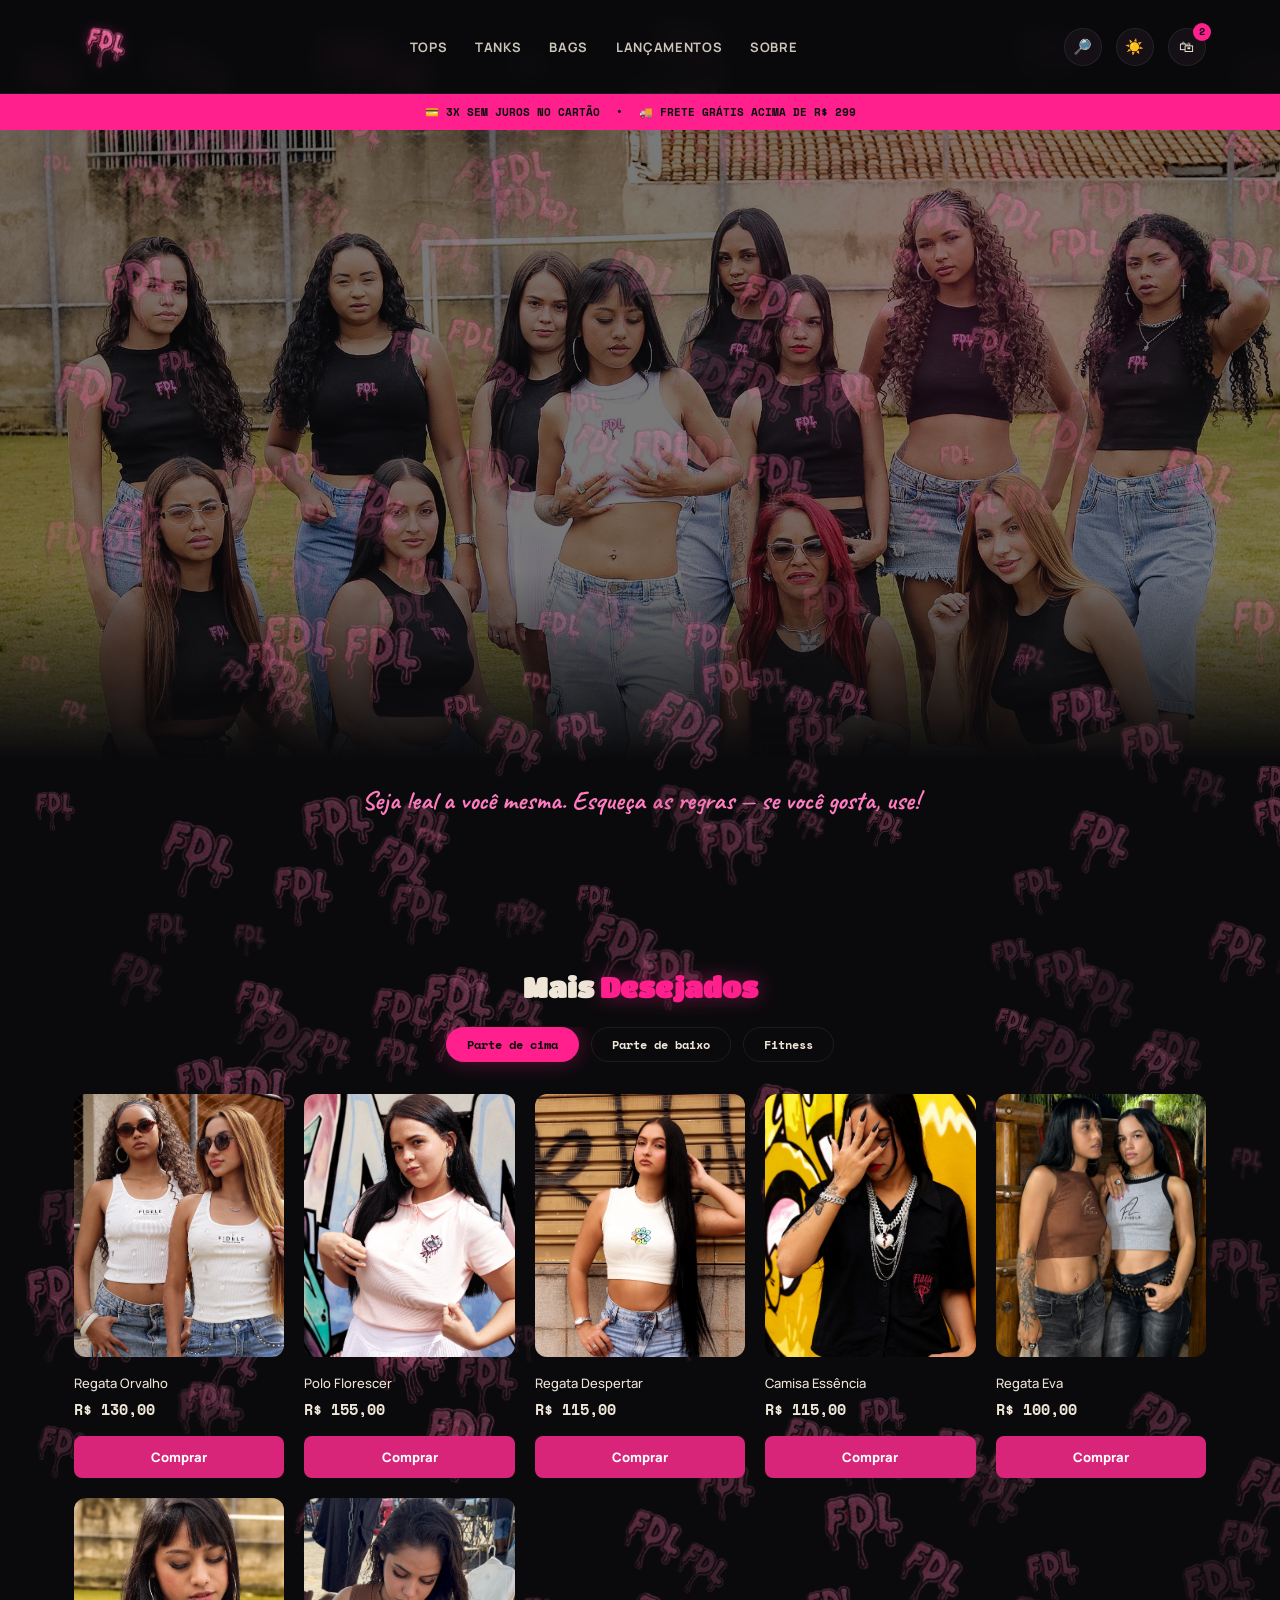
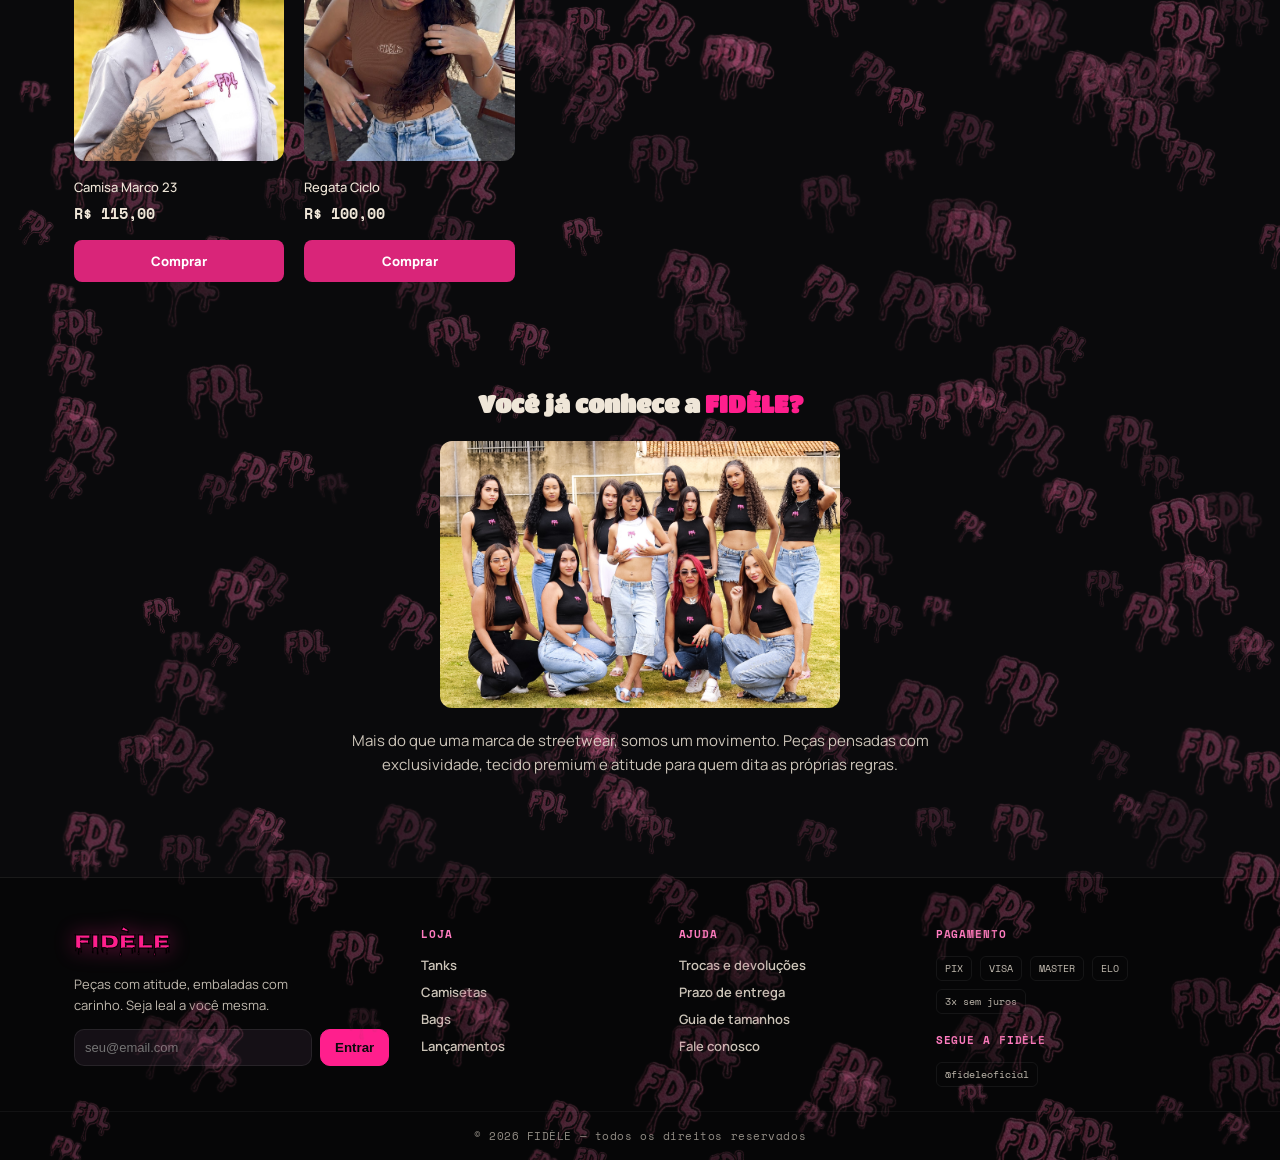
==== commit 539679fa: "logo interativa, botoes rosa e reenquadro dos botoes de compra" ====
--- a/index.html
+++ b/index.html
@@ -154,7 +154,7 @@
         </div>
       </div>
 
-      <!-- Produto 7 -->
+  <!-- Produto 7 -->
       <div class="product-card">
         <div class="product-thumb">
           <a href="ciclo.html">
@@ -167,6 +167,8 @@
           <a href="ciclo.html" class="buy-btn" style="text-align: center; text-decoration: none; display: block;">Comprar</a>
         </div>
       </div>
+
+    </div> <!-- 👈 A MÁGICA AQUI: Essa div fecha o "product-grid" e impede que ele engula o Quem Somos! -->
 
     <!-- SEÇÃO QUEM SOMOS -->
     <section class="about-section">
--- a/style.css
+++ b/style.css
@@ -255,10 +255,11 @@
   margin: 0 0 16px;
 }
 
+/* Botão da Vitrine */
 .buy-btn {
   margin-top: auto;
   width: 100%;
-  background: #64C47A; /* Verde suave da referência */
+  background: #D92579; /* Rosa elegante que combina com a estética dark */
   color: #FFF;
   border: none;
   padding: 12px;
@@ -417,6 +418,18 @@
   gap: 12px;
   width: 80px;
   min-width: 80px;
+  max-height: 600px; /* Trava a altura máxima no PC */
+  overflow-y: auto; /* Cria a rolagem vertical se passar de 600px */
+  padding-right: 4px; /* Dá um respiro para a barra de rolagem */
+}
+
+/* Deixando a barra de rolagem no PC com o estilo da loja */
+.pdp-thumbnails::-webkit-scrollbar {
+  width: 4px;
+}
+.pdp-thumbnails::-webkit-scrollbar-thumb {
+  background: var(--line);
+  border-radius: 4px;
 }
 
 .pdp-thumbnails img {
@@ -429,8 +442,8 @@
   background: #FFF;
   transition: 0.2s;
 }
+
 .pdp-thumbnails img.active { border-color: var(--pink); }
-
 .pdp-main-image { 
   flex: 1; 
   min-width: 0; /* A MÁGICA 2: Impede que a foto grande estique o site */
@@ -465,11 +478,19 @@
 }
 .size-btn:hover, .size-btn:focus { border-color: var(--pink); color: var(--pink); }
 
+/* Botão grande da página de detalhes do produto */
 .buy-btn-large {
-  width: 100%; background: #64C47A; color: #FFF;
-  border: none; padding: 16px; font-weight: 800;
-  font-size: 16px; border-radius: 8px; cursor: pointer;
-  text-transform: uppercase; transition: 0.2s;
+  width: 100%; 
+  background: #D92579; /* O mesmo rosa aplicado na página interna */
+  color: #FFF;
+  border: none; 
+  padding: 16px; 
+  font-weight: 800;
+  font-size: 16px; 
+  border-radius: 8px; 
+  cursor: pointer;
+  text-transform: uppercase; 
+  transition: 0.2s;
 }
 .buy-btn-large:active { transform: scale(0.98); }
 
